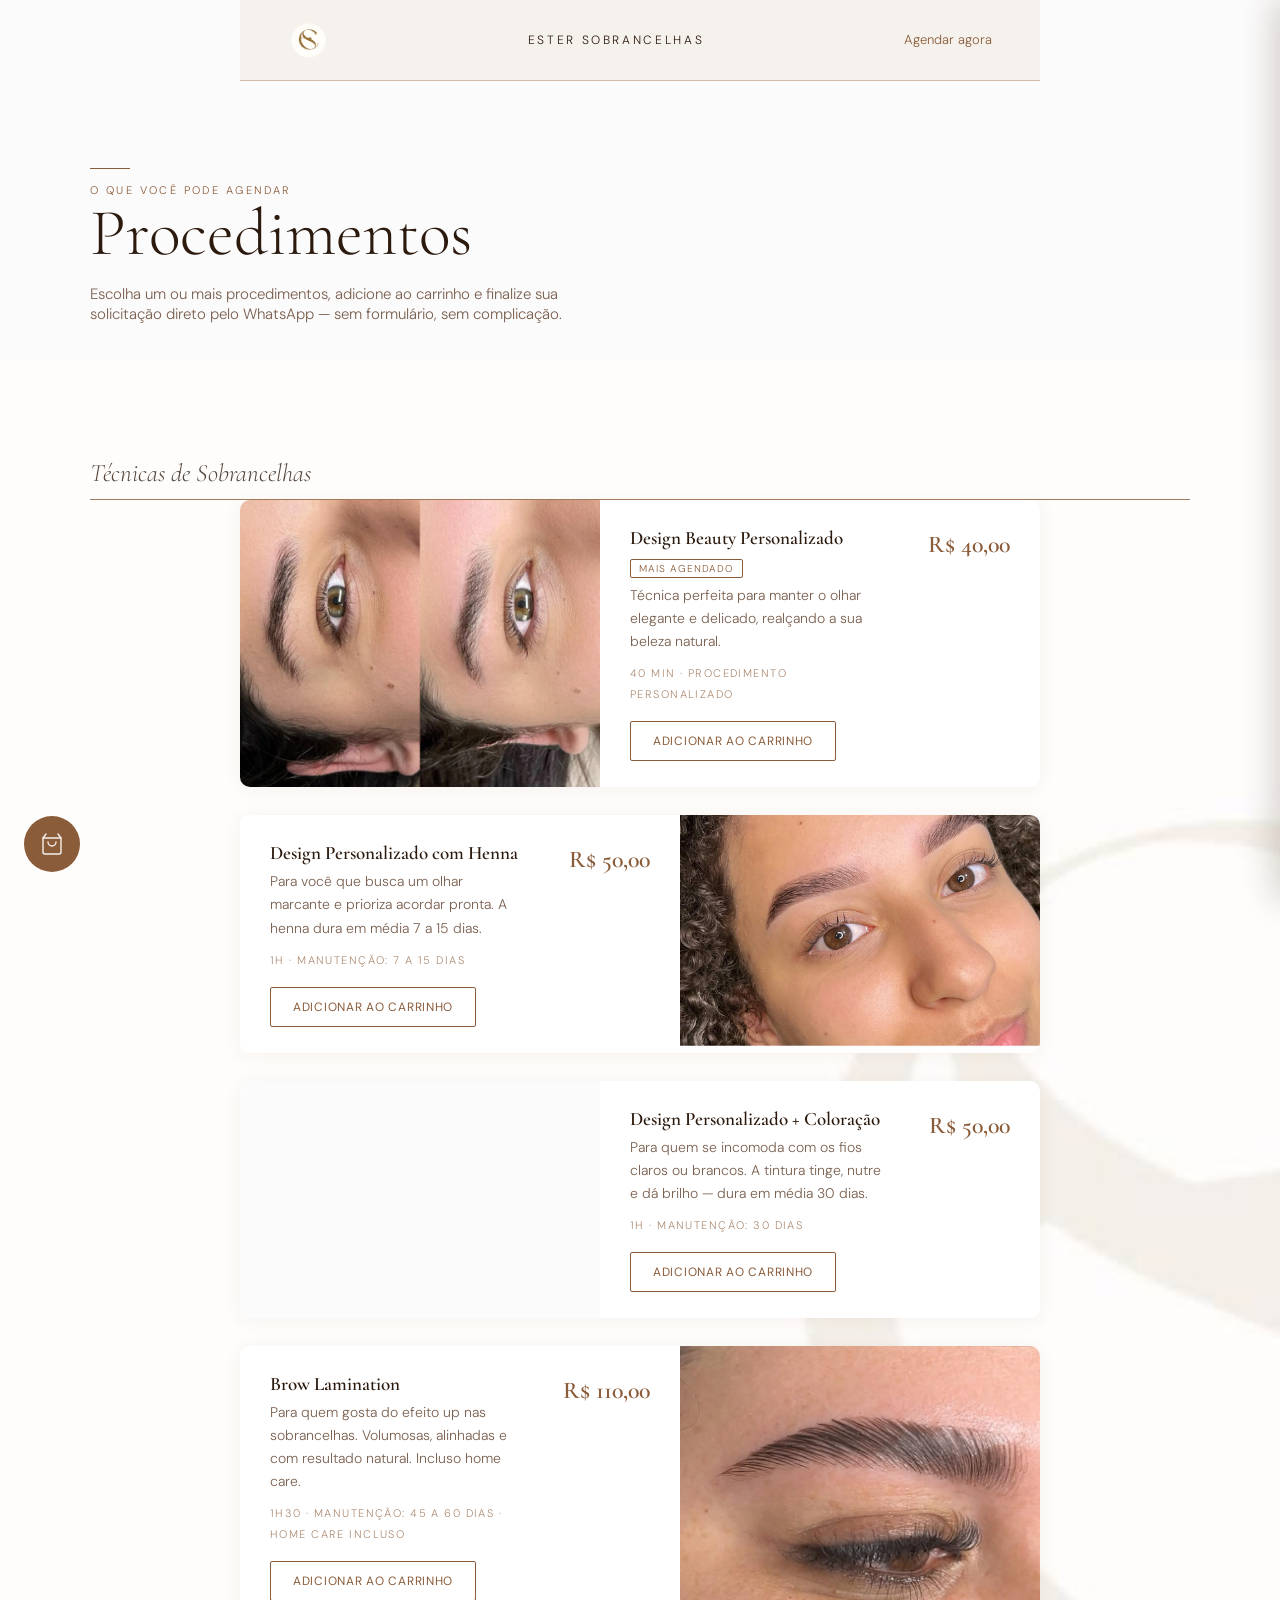
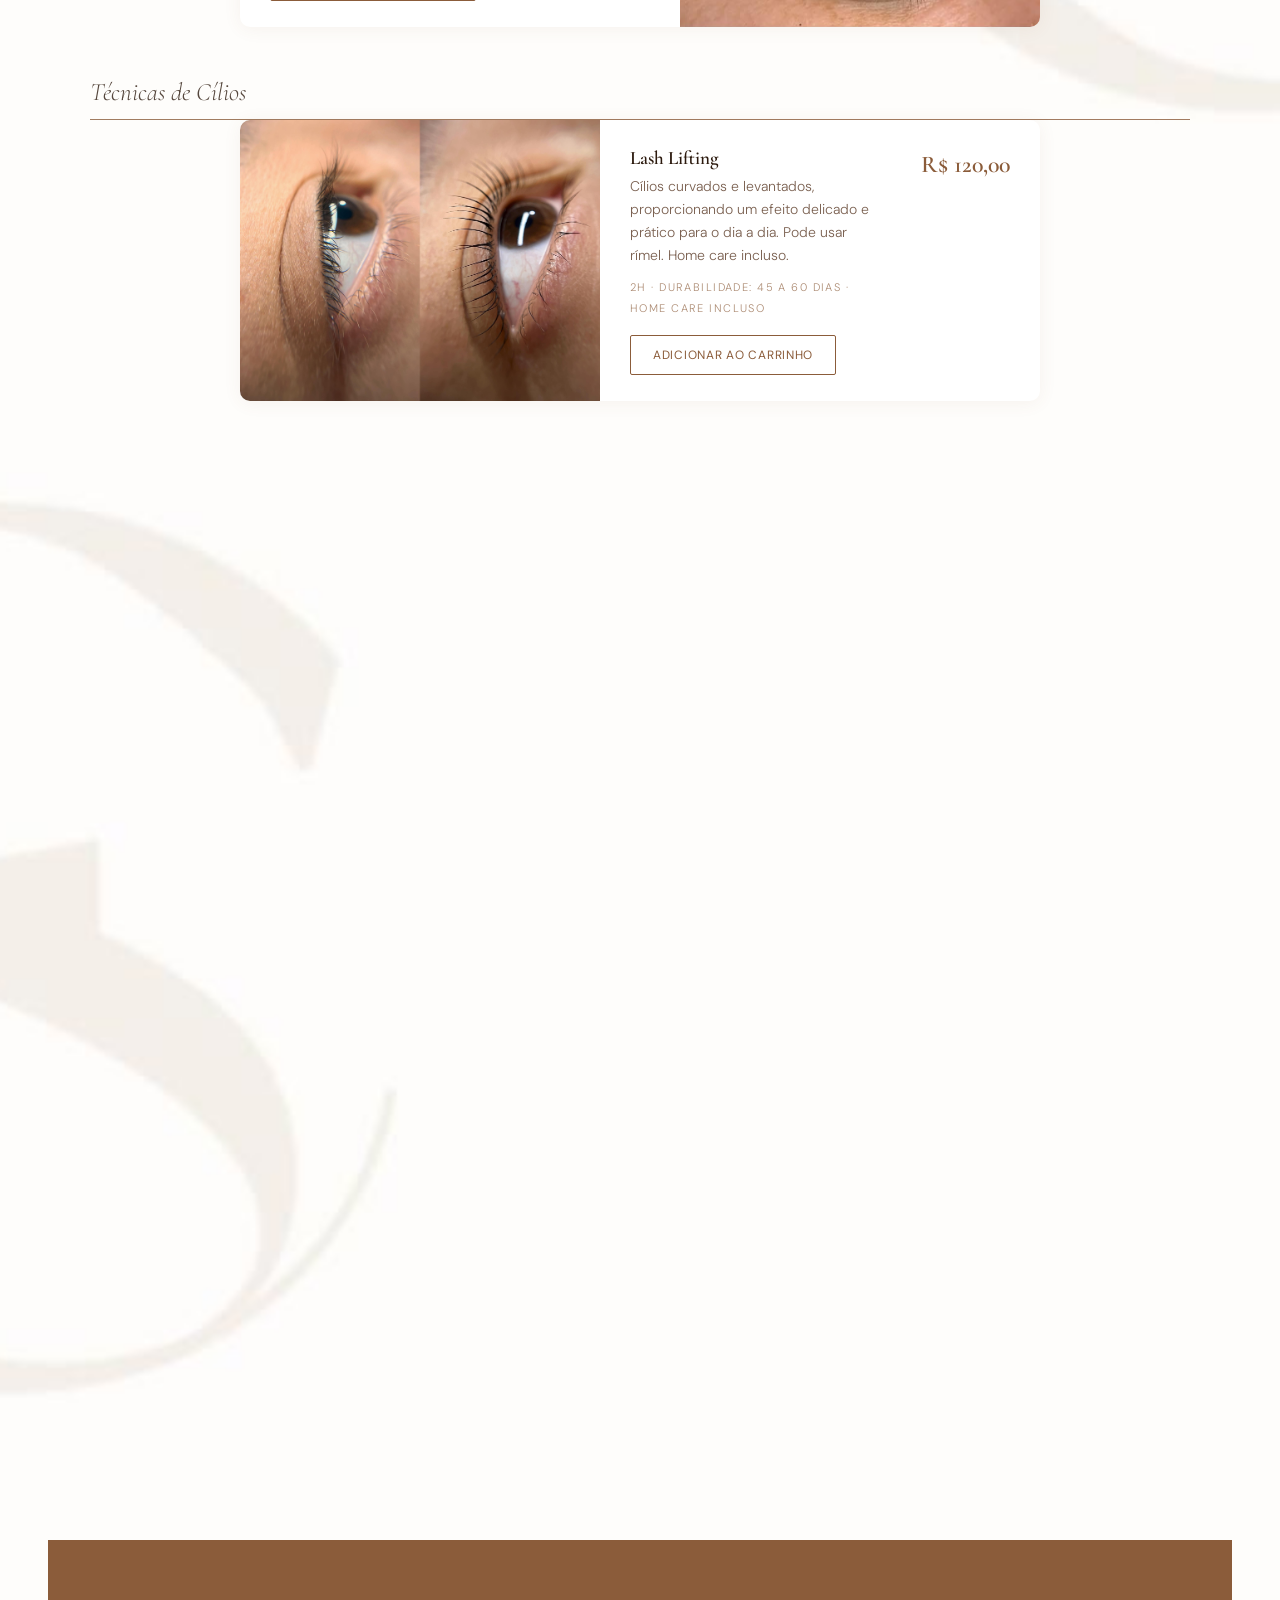
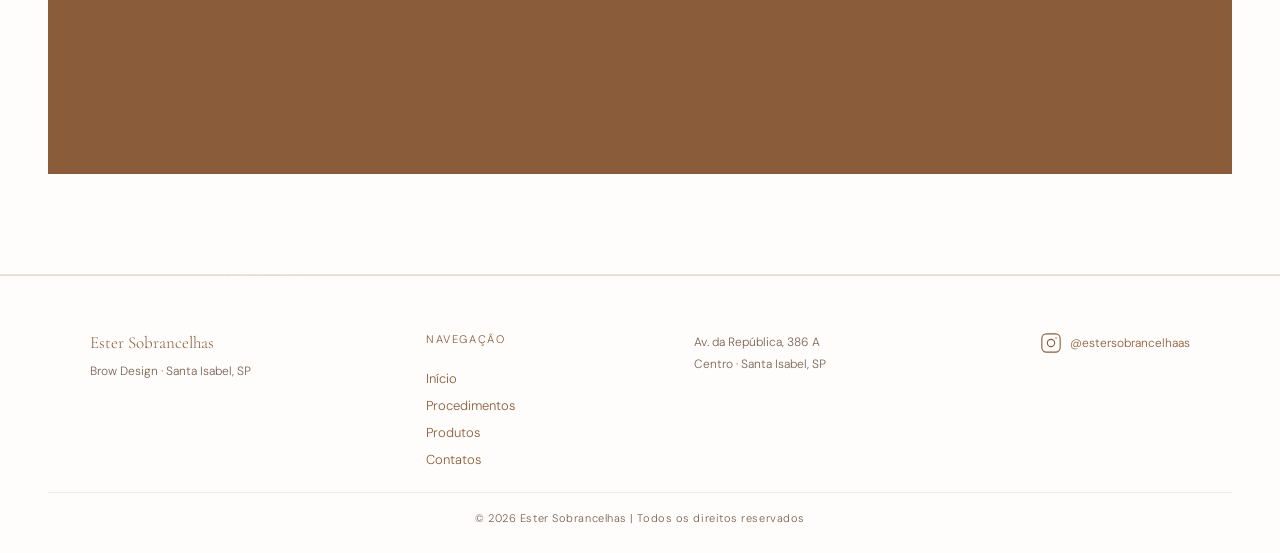
==== procedimentos.html @ 6bbf43e0 "atualizações" ====
<!DOCTYPE html>
<html lang="pt-BR">
<head>
<meta charset="UTF-8">
<meta name="viewport" content="width=device-width, initial-scale=1.0">
<title>Procedimentos · Ester Sobrancelhas</title>
<meta name="description" content="Conheça todos os procedimentos do Studio Ester Sobrancelhas: design de sobrancelhas, cílios, lábios e facial. Escolha e agende pelo WhatsApp.">
<link rel="icon" type="image/x-icon" href="imagem/logo.png">
<link rel="preconnect" href="https://fonts.googleapis.com">
<link rel="preconnect" href="https://fonts.gstatic.com" crossorigin>
<link href="https://fonts.googleapis.com/css2?family=Cormorant+Garamond:ital,wght@0,300;0,600;1,300;1,600&family=DM+Sans:wght@300;400&display=swap" rel="stylesheet">
<link rel="stylesheet" href="style.css">
</head>
<body>

<!-- NAV -->
<nav id="nav" role="navigation" aria-label="Navegação principal">
  <a href="index.html" class="nav-brand"><div class="nav-brand-icon"></div></a>
  <a href="index.html" class="nav-brand">Ester Sobrancelhas</a>
  <a href="https://wa.me/5511995281516?text=Ol%C3%A1%2C%20Ester%21%20Encontrei%20seu%20site%20e%20quero%20agendar%20um%20hor%C3%A1rio.%20Pode%20me%20informar%20as%20datas%20dispon%C3%ADveis%3F" class="nav-cta" target="_blank" rel="noopener">Agendar agora</a>
  <button class="hamburger" aria-label="Abrir menu" id="hamburger-btn">
    <span></span><span></span><span></span>
  </button>
</nav>

<!-- MOBILE MENU -->
<div class="mobile-menu" id="mobile-menu" role="dialog" aria-modal="true">
  <button class="menu-close" id="menu-close" aria-label="Fechar menu">&#215;</button>
  <a href="index.html#experiencia" onclick="closeMobileMenu()">Experiência</a>
  <a href="procedimentos.html" onclick="closeMobileMenu()">Procedimentos</a>
  <a href="produtos.html" onclick="closeMobileMenu()">Produtos</a>
  <a href="index.html#authority" onclick="closeMobileMenu()">Contatos</a>
  <a href="https://online.maapp.com.br/studiopratabeauty" target="_blank" rel="noopener" onclick="closeMobileMenu()">Agendar agora</a>
</div>

<!-- CABEÇALHO DA PÁGINA -->
<section class="page-header" aria-label="Procedimentos">
  <div class="section-inner">
    <span class="label-line revealed"></span>
    <span class="label">O que você pode agendar</span>
    <h1>Procedimentos</h1>
    <p class="page-header-sub">Escolha um ou mais procedimentos, adicione ao carrinho e finalize sua solicitação direto pelo WhatsApp — sem formulário, sem complicação.</p>
  </div>
</section>

<section id="services" aria-label="Lista de procedimentos">
  <div class="section-inner">

    <!-- CAT 1: SOBRANCELHAS -->
    <div class="service-category reveal">
      <h3 class="category-header">Técnicas de Sobrancelhas</h3>
      <div class="service-item reveal">
        <div class="preced-direita">
          <div class="foto1"></div>
          <div class="service-info">
            <div class="service-top">
              <div class="service-left">
                <div class="service-name">Design Beauty Personalizado <span class="tag-popular">Mais agendado</span></div>
                <p class="service-desc">Técnica perfeita para manter o olhar elegante e delicado, realçando a sua beleza natural.</p>
                <span class="service-meta">40 min · Procedimento personalizado</span>
              </div>
              <div class="service-price">R$ 40,00</div>
            </div>
            <button class="add-to-cart-btn" data-id="design-beauty-personalizado" data-name="Design Beauty Personalizado" data-price="40.00" data-type="procedimento">
              <span>Adicionar ao carrinho</span>
            </button>
          </div>
        </div>
      </div>
      <div class="service-item reveal">
        <div class="preced-esquerda">
          <div class="foto2"></div>
          <div class="service-info">
            <div class="service-top">
              <div class="service-left">
                <div class="service-name">Design Personalizado com Henna</div>
                <p class="service-desc">Para você que busca um olhar marcante e prioriza acordar pronta. A henna dura em média 7 a 15 dias.</p>
                <span class="service-meta">1h · Manutenção: 7 a 15 dias</span>
              </div>
              <div class="service-price">R$ 50,00</div>
            </div>
            <button class="add-to-cart-btn" data-id="design-henna" data-name="Design Personalizado com Henna" data-price="50.00" data-type="procedimento">
              <span>Adicionar ao carrinho</span>
            </button>
          </div>
        </div>
      </div>
      <div class="service-item reveal">
        <div class="preced-direita">
          <div class="foto3"></div>
          <div class="service-info">
            <div class="service-top">
              <div class="service-left">
                <div class="service-name">Design Personalizado + Coloração</div>
                <p class="service-desc">Para quem se incomoda com os fios claros ou brancos. A tintura tinge, nutre e dá brilho — dura em média 30 dias.</p>
                <span class="service-meta">1h · Manutenção: 30 dias</span>
              </div>
              <div class="service-price">R$ 50,00</div>
            </div>
            <button class="add-to-cart-btn" data-id="design-coloracao" data-name="Design Personalizado + Coloração" data-price="50.00" data-type="procedimento">
              <span>Adicionar ao carrinho</span>
            </button>
          </div>
        </div>
      </div>
      <div class="service-item reveal">
        <div class="preced-esquerda">
          <div class="foto4"></div>
          <div class="service-info">
            <div class="service-top">
              <div class="service-left">
                <div class="service-name">Brow Lamination</div>
                <p class="service-desc">Para quem gosta do efeito up nas sobrancelhas. Volumosas, alinhadas e com resultado natural. Incluso home care.</p>
                <span class="service-meta">1h30 · Manutenção: 45 a 60 dias · Home care incluso</span>
              </div>
              <div class="service-price">R$ 110,00</div>
            </div>
            <button class="add-to-cart-btn" data-id="brow-lamination" data-name="Brow Lamination" data-price="110.00" data-type="procedimento">
              <span>Adicionar ao carrinho</span>
            </button>
          </div>
        </div>
      </div>
    </div>

    <!-- CAT 2: CÍLIOS -->
    <div class="service-category reveal">
      <h3 class="category-header">Técnicas de Cílios</h3>
      <div class="service-item reveal">
        <div class="preced-direita">
          <div class="foto5"></div>
          <div class="service-info">
            <div class="service-top">
              <div class="service-left">
                <div class="service-name">Lash Lifting</div>
                <p class="service-desc">Cílios curvados e levantados, proporcionando um efeito delicado e prático para o dia a dia. Pode usar rímel. Home care incluso.</p>
                <span class="service-meta">2h · Durabilidade: 45 a 60 dias · Home care incluso</span>
              </div>
              <div class="service-price">R$ 120,00</div>
            </div>
            <button class="add-to-cart-btn" data-id="lash-lifting" data-name="Lash Lifting" data-price="120.00" data-type="procedimento">
              <span>Adicionar ao carrinho</span>
            </button>
          </div>
        </div>
      </div>
    </div>

    <!-- CAT 3: LABIAL -->
    <div class="service-category reveal">
      <h3 class="category-header">Técnicas Labial</h3>
      <div class="service-item reveal">
        <div class="preced-esquerda">
          <div class="foto6"></div>
          <div class="service-info">
            <div class="service-top">
              <div class="service-left">
                <div class="service-name">Spa Lips</div>
                <p class="service-desc">Revitalização completa: esfoliação, nutrição e hidratação profunda. Lábios restaurados e macios em 40 minutos.</p>
                <span class="service-meta">40 min · Revitalização esfoliação + nutrição + hidratação</span>
              </div>
              <div class="service-price">R$ 35,00</div>
            </div>
            <button class="add-to-cart-btn" data-id="spa-lips" data-name="Spa Lips" data-price="35.00" data-type="procedimento">
              <span>Adicionar ao carrinho</span>
            </button>
          </div>
        </div>
      </div>
      <div class="service-item reveal">
        <div class="preced-direita">
          <div class="foto7"></div>
          <div class="service-info">
            <div class="service-top">
              <div class="service-left">
                <div class="service-name">Hidra Lips</div>
                <p class="service-desc">Hidratação profunda com microagulhamento indolor para lábios mais volumosos, hidratados e com aparência mais jovem e saudável.</p>
                <span class="service-meta">45 min · Pacote de 3 sessões · A cada 15 a 20 dias</span>
              </div>
              <div class="service-price">R$ 80,00</div>
            </div>
            <button class="add-to-cart-btn" data-id="hidra-lips" data-name="Hidra Lips" data-price="80.00" data-type="procedimento">
              <span>Adicionar ao carrinho</span>
            </button>
          </div>
        </div>
      </div>
    </div>

    <!-- CAT 4: FACIAL -->
    <div class="service-category reveal">
      <h3 class="category-header">Técnicas Facial</h3>
      <div class="service-item reveal">
        <div class="preced-esquerda">
          <div class="foto8"></div>
          <div class="service-info">
            <div class="service-top">
              <div class="service-left">
                <div class="service-name">Epilação de Buço</div>
                <p class="service-desc">Aquele ar de limpeza e leveza que você sente logo depois. Técnica egípcia — rápida, precisa e confortável.</p>
                <span class="service-meta">30 min · Manutenção: a cada 15 dias</span>
              </div>
              <div class="service-price">R$ 25,00</div>
            </div>
            <button class="add-to-cart-btn" data-id="epilacao-buco" data-name="Epilação de Buço" data-price="25.00" data-type="procedimento">
              <span>Adicionar ao carrinho</span>
            </button>
          </div>
        </div>
      </div>
    </div>

    <!-- BUTTERFLY -->
    <div class="butterfly-divider reveal" aria-hidden="true">
      <svg width="44" height="32" viewBox="0 0 44 32" fill="none"><path d="M22 16 C18 8 6 2 2 8 C-2 14 8 20 22 16Z" stroke="#B8976A" stroke-width="1" fill="none" stroke-linecap="round" stroke-linejoin="round"/><path d="M22 16 C26 8 38 2 42 8 C46 14 36 20 22 16Z" stroke="#B8976A" stroke-width="1" fill="none" stroke-linecap="round" stroke-linejoin="round"/><path d="M22 16 C18 20 8 24 6 20 C4 16 12 18 22 16Z" stroke="#B8976A" stroke-width="1" fill="none" stroke-linecap="round" stroke-linejoin="round"/><path d="M22 16 C26 20 36 24 38 20 C40 16 32 18 22 16Z" stroke="#B8976A" stroke-width="1" fill="none" stroke-linecap="round" stroke-linejoin="round"/><line x1="22" y1="14" x2="20" y2="10" stroke="#B8976A" stroke-width="0.8"/><line x1="22" y1="14" x2="24" y2="10" stroke="#B8976A" stroke-width="0.8"/></svg>
    </div>
  </div>

  <!-- SERVICES CTA STRIP -->
  <div class="services-cta-strip">
    <p class="reveal">Já escolheu? Confira seus itens no carrinho e finalize pelo WhatsApp.</p>
    <a href="produtos.html" class="btn-outline-light reveal">
      <span>Ver produtos também</span>
    </a>
  </div>
</section>

<div class="section-divider"></div>

<!-- FOOTER -->
<footer>
  <div class="footer-inner">
    <div>
      <span class="footer-brand-name">Ester Sobrancelhas</span>
      <span class="footer-sub">Brow Design · Santa Isabel, SP</span>
    </div>
    <div class="footer-nav">
      <span class="footer-nav-title">Navegação</span>
      <a href="index.html">Início</a>
      <a href="procedimentos.html">Procedimentos</a>
      <a href="produtos.html">Produtos</a>
      <a href="index.html#authority">Contatos</a>
    </div>
    <div>
      <a href="https://maps.app.goo.gl/1htjmqjbZmZFP3qn6?g_st=ic" class="footer-address" target="_blank" rel="noopener">
        Av. da República, 386 A<br>Centro · Santa Isabel, SP
      </a>
    </div>
    <div class="footer-social">
      <a href="https://www.instagram.com/estersobrancelhaas?igsh=am1hY3pqaXh1bGdt&utm_source=qr" class="footer-ig-link" target="_blank" rel="noopener" aria-label="Instagram da Ester Sobrancelhas">
        <svg viewBox="0 0 24 24" fill="none" stroke="#8B5C3A" stroke-width="1.2" stroke-linecap="round" stroke-linejoin="round"><rect x="2" y="2" width="20" height="20" rx="5"/><circle cx="12" cy="12" r="4"/><circle cx="17.5" cy="6.5" r="0.8" fill="#8B5C3A" stroke="none"/></svg>
        <span class="footer-ig-handle">@estersobrancelhaas</span>
      </a>
    </div>
  </div>
  <div class="footer-bottom">
    <p>&copy; <span id="ano"></span> Ester Sobrancelhas | Todos os direitos reservados</p>

<script>
  document.getElementById('ano').textContent = new Date().getFullYear();
</script></div>
</footer>

<!-- FLOATING WHATSAPP -->
<div id="whatsapp-float" aria-label="Agendar via WhatsApp">
  <a href="https://wa.me/5511995281516?text=Ol%C3%A1%2C%20Ester%21%20Encontrei%20seu%20site%20e%20quero%20agendar%20um%20hor%C3%A1rio." target="_blank" rel="noopener" aria-label="Abrir WhatsApp">
    <div class="wa-pulse-ring"></div>
    <span class="wa-tooltip">Agendar via WhatsApp</span>
    <svg width="26" height="26" viewBox="0 0 24 24" fill="#F5F1EC" aria-hidden="true"><path d="M17.472 14.382c-.297-.149-1.758-.867-2.03-.967-.273-.099-.471-.148-.67.15-.197.297-.767.966-.94 1.164-.173.199-.347.223-.644.075-.297-.15-1.255-.463-2.39-1.475-.883-.788-1.48-1.761-1.653-2.059-.173-.297-.018-.458.13-.606.134-.133.298-.347.446-.52.149-.174.198-.298.298-.497.099-.198.05-.371-.025-.52-.075-.149-.669-1.612-.916-2.207-.242-.579-.487-.5-.669-.51-.173-.008-.371-.01-.57-.01-.198 0-.52.074-.792.372-.272.297-1.04 1.016-1.04 2.479 0 1.462 1.065 2.875 1.213 3.074.149.198 2.096 3.2 5.077 4.487.709.306 1.262.489 1.694.625.712.227 1.36.195 1.871.118.571-.085 1.758-.719 2.006-1.413.248-.694.248-1.289.173-1.413-.074-.124-.272-.198-.57-.347m-5.421 7.403h-.004a9.87 9.87 0 01-5.031-1.378l-.361-.214-3.741.982.998-3.648-.235-.374a9.86 9.86 0 01-1.51-5.26c.001-5.45 4.436-9.884 9.888-9.884 2.64 0 5.122 1.03 6.988 2.898a9.825 9.825 0 012.893 6.994c-.003 5.45-4.437 9.884-9.885 9.884m8.413-18.297A11.815 11.815 0 0012.05 0C5.495 0 .16 5.335.157 11.892c0 2.096.547 4.142 1.588 5.945L.057 24l6.305-1.654a11.882 11.882 0 005.683 1.448h.005c6.554 0 11.89-5.335 11.893-11.893a11.821 11.821 0 00-3.48-8.413z"/></svg>
  </a>
</div>

<!-- CARRINHO -->
<div id="cart-float" aria-label="Carrinho de agendamento">
  <button id="cart-btn" aria-label="Abrir carrinho de agendamento">
    <svg viewBox="0 0 24 24" fill="none" stroke="#F5F1EC" stroke-width="1.4" stroke-linecap="round" stroke-linejoin="round"><path d="M6 2L3 6v14a2 2 0 002 2h14a2 2 0 002-2V6l-3-4"/><line x1="3" y1="6" x2="21" y2="6"/><path d="M16 10a4 4 0 01-8 0"/></svg>
    <span class="cart-count" id="cart-count">0</span>
  </button>
</div>

<div class="cart-overlay" id="cart-overlay"></div>
<div class="cart-panel" id="cart-panel" role="dialog" aria-modal="true" aria-label="Seu carrinho de agendamento">
  <div class="cart-panel-header">
    <h3>Seu Agendamento</h3>
    <button id="cart-close" aria-label="Fechar carrinho">&#215;</button>
  </div>
  <div class="cart-items" id="cart-items">
    <p class="cart-empty">Seu carrinho está vazio.<br>Adicione procedimentos ou produtos para agendar.</p>
  </div>
  <div class="cart-footer">
    <div class="cart-total-row">
      <span>Total estimado</span>
      <span id="cart-total">R$ 0,00</span>
    </div>
    <a href="produtos.html" class="btn-outline" style="text-align:center;">
      <span>Ver produtos</span>
    </a>
    <button id="cart-finish" class="btn-filled">Finalizar Agendamento</button>
  </div>
</div>

<script src="script.js"></script>
</body>
</html>
---- style.css ----
:root {
  --bg:         #fcfbfb;
  --bg-alt:     #fcfbfb;
  --bg-soft:    #fcfbfb;
  --copper:     #8B5C3A;
  --copper-warm:#A0714F;
  --gold:       #B8976A;
  --text:       #2C1A0E;
  --muted:      #7A6050;
  --light:      #fcfbfb;
}

*, *::before, *::after { box-sizing: border-box; margin: 0; padding: 0; }
html { scroll-behavior: smooth; font-size: 16px; }
body { font-family: 'DM Sans', sans-serif; font-weight: 300; background: var(--bg); color: var(--text); overflow-x: hidden; }

h1, h2, h3 { font-family: 'Cormorant Garamond', serif; font-weight: 300; line-height: 1.1; }
h1 { font-size: clamp(38px, 6vw, 66px); }
h2 { font-size: clamp(26px, 4vw, 42px); }
h3 { font-size: clamp(17px, 2.2vw, 21px); font-weight: 600; }

.label { font-family: 'DM Sans', sans-serif; font-weight: 300; font-size: 11px; letter-spacing: 0.22em; text-transform: uppercase; color: var(--copper); display: block; }
.label-line { display: block; width: 0; height: 1px; background: var(--copper); margin-bottom: 14px; transition: width 0.5s ease; }
.label-line.revealed { width: 40px; }

.reveal { opacity: 0; transform: translateY(22px); transition: opacity 0.7s ease, transform 0.7s ease; }
.reveal.from-left { transform: translateX(-14px); }
.reveal.revealed { opacity: 1; transform: translate(0, 0); }

/* NAV */
.nav-brand-icon{
  width: 40px;
  height: 40px;
  border-radius: 50%;
  background-image: url('imagem/logo.png');
  background-size: cover;
}
#nav { max-width:800px; margin: 0 auto; position: fixed; top: 0; left: 0; right: 0; z-index: 100; padding: 20px 48px; display: flex; align-items: center; justify-content: space-between; transition: background 0.35s ease, border-color 0.35s ease; border-bottom: 1px solid transparent; }
#nav.scrolled { background: rgba(245,241,236,0.96); border-bottom-color: #D4BBA8; backdrop-filter: blur(8px); }
.nav-brand { font-family: 'DM Sans', sans-serif; font-weight: 300; font-size: 12px; letter-spacing: 0.22em; text-transform: uppercase; color: var(--light); text-decoration: none; transition: color 0.35s ease; }
#nav.scrolled .nav-brand { color: var(--text); }
.nav-cta { font-family: 'DM Sans', sans-serif; font-weight: 300; font-size: 13px; color: var(--light); text-decoration: none; position: relative; padding-bottom: 2px; transition: color 0.35s ease; }
#nav.scrolled .nav-cta { color: var(--copper); }
.nav-cta::after { content: ''; position: absolute; bottom: 0; left: 0; width: 100%; height: 1px; background: var(--light); transform: scaleX(0); transform-origin: left; transition: transform 0.3s ease, background 0.35s ease; }
#nav.scrolled .nav-cta::after { background: var(--copper); }
.nav-cta:hover::after { transform: scaleX(1); }
.hamburger { display: none; flex-direction: column; gap: 5px; cursor: pointer; background: none; border: none; padding: 4px; }
.hamburger span { display: block; width: 24px; height: 1px; background: var(--light); transition: background 0.35s ease; }
#nav.scrolled .hamburger span { background: var(--copper); }

.mobile-menu { position: fixed; inset: 0; background: var(--bg); z-index: 200; display: flex; flex-direction: column; align-items: center; justify-content: center; gap: 36px; transform: translateX(100%); transition: transform 0.4s cubic-bezier(0.77,0,0.175,1); }
.mobile-menu.open { transform: translateX(0); }
.mobile-menu a { font-family: 'Cormorant Garamond', serif; font-weight: 300; font-size: 30px; color: var(--text); text-decoration: none; opacity: 0; transform: translateY(16px); transition: opacity 0.3s ease, transform 0.3s ease, color 0.2s; }
.mobile-menu.open a { opacity: 1; transform: translateY(0); }
.mobile-menu.open a:nth-child(2) { transition-delay: 0.1s; }
.mobile-menu.open a:nth-child(3) { transition-delay: 0.17s; }
.mobile-menu.open a:nth-child(4) { transition-delay: 0.24s; }
.mobile-menu.open a:nth-child(5) { transition-delay: 0.31s; }
.mobile-menu.open a:nth-child(6) { transition-delay: 0.38s; }
.mobile-menu a:hover { color: var(--copper); }
.menu-close { position: absolute; top: 24px; right: 32px; background: none; border: none; font-size: 24px; color: var(--copper); cursor: pointer; }

/* HERO — foto de fundo full-bleed */
#hero {
  position: relative;
  max-width: 800px;
  min-height: 100svh;
  margin: 0 auto;
  display: flex;
  flex-direction: column;
  justify-content: flex-end;
  overflow: hidden;
  padding: 0;
}
.hero-photo {
  position: absolute;
  inset: 0;
  background-image: url('imagem/propriet1.jpg');
  background-size: cover;
  background-position: center 18%;
  z-index: 0;
}
.hero-scrim {
  position: absolute;
  inset: 0;
  z-index: 1;
  background: linear-gradient(180deg, rgba(44,26,14,0.12) 0%, rgba(44,26,14,0.05) 28%, rgba(44,26,14,0.55) 72%, rgba(44,26,14,0.86) 100%);
}
.hero-top-label {
  position: absolute;
  top: 96px;
  left: 20px;
  right: 20px;
  z-index: 2;
  animation: fadeUp 0.6s ease 0.3s both;
}
.hero-top-label .label-line { background: var(--light); }
.hero-top-label .label { color: var(--light); opacity: 0.92; }

.hero-content {
  position: relative;
  z-index: 2;
  padding: 0 20px 56px;
  max-width: 640px;
}
.hero-h1 { margin-bottom: 18px; color: var(--light); animation: fadeUp 0.9s ease 0.5s both; }
.hero-sub { font-size: 16px; line-height: 1.7; color: rgba(245,241,236,0.86); margin-bottom: 32px; max-width: 420px; animation: fadeUp 0.9s ease 0.7s both; }
.hero-cta-group { animation: scaleIn 0.7s ease 0.95s both; }
.hero-micro { display: block; margin-top: 14px; font-size: 12px; color: rgba(245,241,236,0.75); }

#hero .btn-outline { border-color: var(--light); color: var(--light); }
#hero .btn-outline::before { background: var(--light); }
#hero .btn-outline:hover { color: var(--copper); }

.scroll-indicator { position: relative; z-index: 2; align-self: center; margin-bottom: 22px; display: flex; flex-direction: column; align-items: center; gap: 8px; opacity: 0; animation: fadeIn 0.5s ease 1.6s forwards; }
.scroll-line { width: 1px; height: 32px; background: var(--light); opacity: 0.8; animation: scrollBounce 2.2s ease-in-out infinite; }
.scroll-label { font-size: 10px; letter-spacing: 0.18em; text-transform: uppercase; color: var(--light); opacity: 0.8; }

@keyframes fadeUp { from { opacity: 0; transform: translateY(28px); } to { opacity: 1; transform: translateY(0); } }
@keyframes scaleIn { from { opacity: 0; transform: scale(0.95); } to { opacity: 1; transform: scale(1); } }
@keyframes fadeIn { to { opacity: 1; } }
@keyframes scrollBounce { 0%, 100% { transform: translateY(0); } 50% { transform: translateY(10px); } }
@keyframes slowRotate { from { transform: translate(-50%,-50%) rotate(0deg); } to { transform: translate(-50%,-50%) rotate(360deg); } }

@media (min-width: 700px) {
  .hero-top-label { top: 112px; left: 48px; }
  .hero-content { padding: 0 48px 80px; max-width: 680px; }
}

/* PHOTO */
.photo-wrap { position: relative; display: inline-block; width: 320px; height: 320px; }
.photo-wrap.small { width: 240px; height: 240px; }
.photo-wrap-small { width: 80vw; max-width: 400px; height: 240px; }
.photo-wrap.authority { width: 280px; height: 280px; }
.photo-wrap .photo-placeholder1,
.photo-wrap .photo-placeholder2,.photo-placeholder123 { position: absolute; inset: 0; width: 100%; height: 100%; }
.photo-placeholder1 { border-radius: 50%; background-image: url('imagem/propriet1.jpg');
  background-size: cover;
  background-position: center;
  display: flex;
  align-items: center;
  justify-content: center; }
  .photo-placeholder123 { border-radius: 50%; background-image: url('imagem/propriet2.jpg');
  background-size: cover;
  background-position: center;
  display: flex;
  align-items: center;
  justify-content: center; }
  .photo-placeholder2 { border-radius: 10%; 
  width: 100%;
  height: 100%;
  background-image: url('imagem/studio.jpg');
  background-size: cover;
  background-position: center 15%;
  display: flex;
  align-items: center;
  justify-content: center; }
.photo-placeholder2 span { font-family: 'Cormorant Garamond', serif; font-size: 13px; color: var(--muted); letter-spacing: 0.1em; }
.photo-caption { margin-top: 16px; font-size: 11px; letter-spacing: 0.18em; text-transform: uppercase; color: var(--copper); text-align: center; }
.arc-svg { position: absolute; top: 50%; left: 50%; transform: translate(-50%,-50%); pointer-events: none; width: 116%; height: 116%; }
.arc-svg.rotating { animation: slowRotate 40s linear infinite; opacity: 0.45; }

#experiencia, #services, #pagamento {
  background-image:url('imagem/fundo.jpg');
  background-size: cover, cover;
  background-position: center, center;
  background-repeat: no-repeat, no-repeat;
  background-attachment: scroll, scroll;
}
/* SECTIONS */
section { padding: 100px 48px; }
.section-inner { max-width: 1100px; margin: 0 auto; }
.section-inner.narrow { max-width: 720px; margin: 0 auto; }
.section-divider { width: 100%; height: 1px; background: var(--copper); opacity: 0.15; }

/* BUTTONS */
.btn-outline { display: inline-block; padding: 14px 36px; border: 1px solid var(--copper); color: var(--copper); font-family: 'DM Sans', sans-serif; font-weight: 300; font-size: 14px; text-decoration: none; position: relative; overflow: hidden; transition: color 0.35s ease; }
.btn-outline::before { content: ''; position: absolute; inset: 0; background: var(--copper); transform: scaleX(0); transform-origin: left; transition: transform 0.35s ease; z-index: 0; }
.btn-outline:hover::before { transform: scaleX(1); }
.btn-outline:hover { color: var(--light); }
.btn-outline span { position: relative; z-index: 1; }

.btn-filled { display: inline-block; padding: 18px 52px; background: var(--copper); color: var(--light); font-family: 'DM Sans', sans-serif; font-weight: 400; font-size: 13px; letter-spacing: 0.12em; text-transform: uppercase; text-decoration: none; border-radius: 2px; transition: filter 0.2s ease, transform 0.2s ease; }
.btn-filled:hover { filter: brightness(0.88); transform: translateY(-2px); }

.btn-outline-light { display: inline-block; padding: 14px 36px; border: 1px solid var(--light); color: var(--light); font-family: 'DM Sans', sans-serif; font-weight: 300; font-size: 13px; text-decoration: none; position: relative; overflow: hidden; transition: color 0.35s ease; }
.btn-outline-light::before { content: ''; position: absolute; inset: 0; background: var(--light); transform: scaleX(0); transform-origin: left; transition: transform 0.35s ease; z-index: 0; }
.btn-outline-light:hover::before { transform: scaleX(1); }
.btn-outline-light:hover { color: var(--copper); }
.btn-outline-light span { position: relative; z-index: 1; }

/* EXPERIÊNCIA */
.exp-grid { display: grid; grid-template-columns: 260px 1fr; gap: 80px; align-items: center; }
.exp-items { margin-top: 36px; display: flex; flex-direction: column; gap: 24px; }
.exp-item { display: flex; gap: 16px; align-items: flex-start; }

/* PAIN / TENSION */
.pain-list { margin: 48px 0; display: flex; flex-direction: column; gap: 28px; }
.pain-item { display: flex; gap: 20px; align-items: flex-start; }
.pain-dash { flex-shrink: 0; width: 40px; height: 1px; background: var(--copper); margin-top: 10px; }
.pain-text { font-size: 16px; line-height: 1.75; color: var(--text); }
.closing-italic { font-family: 'Cormorant Garamond', serif; font-style: italic; font-weight: 300; font-size: 22px; color: var(--copper); text-align: center; margin-top: 40px; }
.butterfly-divider { display: flex; justify-content: center; margin: 44px 0; }

/* SOLUTION */
.solution-grid { display: grid; grid-template-columns: 1fr 1fr; gap: 80px; margin-top: 48px; align-items: start; }
.solution-para { font-size: 16px; line-height: 1.85; color: var(--text); }
.benefit-list { display: flex; flex-direction: column; gap: 24px; }
.benefit-item { display: flex; gap: 16px; align-items: flex-start; }
.benefit-dash { flex-shrink: 0; width: 28px; height: 1px; background: var(--copper); margin-top: 10px; }
.benefit-text { font-size: 15px; line-height: 1.65; color: var(--text); }

/* TIMELINE */
.timeline { margin-top: 64px; position: relative; padding-left: 80px; }
.timeline-line { position: absolute; left: 40px; top: 0; bottom: 0; width: 1px; background: var(--copper); transform: scaleY(0); transform-origin: top; transition: transform 0.8s ease; }
.timeline-line.revealed { transform: scaleY(1); }
.timeline-step { position: relative; margin-bottom: 56px; }
.timeline-step:last-child { margin-bottom: 0; }
.step-num { position: absolute; left: -72px; top: -8px; font-family: 'Cormorant Garamond', serif; font-weight: 300; font-size: 48px; color: var(--copper); line-height: 1; opacity: 0.65; }
.step-title { font-family: 'Cormorant Garamond', serif; font-weight: 600; font-size: 20px; color: var(--text); margin-bottom: 8px; }
.step-desc { font-size: 15px; line-height: 1.7; color: var(--muted); max-width: 520px; }

/* SERVICES */

.preced-direita, .preced-esquerda {
  margin:auto;
  width: 100%;
  max-width: 800px;
  display: flex;
  border-radius: 10px;
  background: #fff;
  overflow: hidden;
  box-shadow: 0 2px 18px rgba(139,92,58,0.07);
  transition: transform 0.3s ease, box-shadow 0.3s ease;
}
.preced-direita:hover, .preced-esquerda:hover {
  transform: translateY(-3px);
  box-shadow: 0 8px 28px rgba(139,92,58,0.13);
}
.preced-direita:hover .service-price, .preced-esquerda:hover .service-price { color: var(--copper-warm); }
.preced-esquerda { flex-direction: row-reverse; }

.preced-direita .service-info,
.preced-esquerda .service-info {
  display: flex;
  flex-direction: column;
  gap: 18px;
  width: 55%;
  padding: 26px 30px;
}
.service-top { display: flex; align-items: flex-start; justify-content: space-between; gap: 16px; width: 100%; }

.foto1{
   width: 45%;
  flex-shrink: 0;
  min-height: 180px;
  background-size: cover;
  background-position: center 15%;
  background-color: var(--bg-alt);
}

.foto2, .foto3, .foto4, .foto5, .foto6, .foto7, .foto8 {
  width: 45%;
  flex-shrink: 0;
  min-height: 180px;
  background-size: cover;
  background-position: center;
  background-color: var(--bg-alt);
}

.foto1 { background-image: url('imagem/proced1.jpg'); }
.foto2 { background-image: url('imagem/proced2.png'); }
.foto3 { background-image: url('imagem/proced3.jpg'); }
.foto4 { background-image: url('imagem/proced4.jpg'); }
.foto5 { background-image: url('imagem/proced5.jpg'); }
.foto6 { background-image: url('imagem/proced6.png'); }
.foto7 { background-image: url('imagem/proced7.jpg'); }
.foto8 { background-image: url('imagem/proced8.jpg'); }




.services-intro { margin-bottom: 56px; }
.service-category { margin-bottom: 52px; }
.category-header { font-family: 'Cormorant Garamond', serif; font-style: italic; font-weight: 300; font-size: 25px; color: var(--text); padding-bottom: 12px; border-bottom: 1px solid var(--copper); margin-bottom: 0; opacity: 0.8; }
.service-item { margin-bottom: 28px; }
.service-item:last-child { margin-bottom: 0; }
.service-left { flex: 1; padding-right: 32px; }
.service-name { font-family: 'Cormorant Garamond', serif; font-weight: 600; font-size: 19px; color: var(--text); margin-bottom: 6px; display: flex; align-items: center; gap: 10px; flex-wrap: wrap; }
.tag-popular { display: inline-block; font-family: 'DM Sans', sans-serif; font-weight: 300; font-size: 10px; letter-spacing: 0.1em; text-transform: uppercase; color: var(--copper); border: 1px solid var(--copper); padding: 2px 8px; border-radius: 2px; }
.service-desc { font-size: 14px; line-height: 1.65; color: var(--muted); margin-bottom: 8px; }
.service-meta { font-family: 'DM Sans', sans-serif; font-weight: 300; font-size: 11px; letter-spacing: 0.13em; text-transform: uppercase; color: var(--copper); opacity: 0.7; }
.service-price { font-family: 'Cormorant Garamond', serif; font-weight: 600; font-size: 24px; color: var(--copper); white-space: nowrap; transition: color 0.3s ease; padding-top: 4px; }
.services-cta-strip { background: var(--copper); padding: 60px 48px; text-align: center; }
.services-cta-strip p { font-family: 'Cormorant Garamond', serif; font-style: italic; font-weight: 300; font-size: 28px; color: var(--light); margin-bottom: 28px; }



/* PRODUTOS */
.produto-photo { position: relative; display: inline-block; flex-shrink: 0; width: 140px; height: 140px; }
.produto-photo .photo-placeholder3,
.produto-photo .photo-placeholder4 { position: absolute; inset: 0; width: 100%; height: 100%; border-radius: 50%; }
.produto-photo .arc-svg { width: 120%; height: 120%; }
  .photo-placeholder3 { border-radius: 50%; background-image: url('imagem/prod2.png'); 
  background-size: cover; 
  background-position: center;
  display: flex; 
  align-items: center; 
  justify-content: center; }
  .photo-placeholder4 { border-radius: 50%; background-image: url('imagem/prod1.png'); 
  background-size: cover; 
  background-position: center;
  display: flex; 
  align-items: center; 
  justify-content: center; }
.produtos-grid { display: flex; flex-direction: column; gap: 40px; margin-top: 52px; }
.produto-item { display: flex; gap: 28px; align-items: flex-start; padding-bottom: 36px; border-bottom: 1px solid rgba(139,92,58,0.13); }
.produto-item:last-child { border-bottom: none; padding-bottom: 0; }
.produto-photo { position: relative; display: inline-block; flex-shrink: 0; }
.produto-name { font-family: 'Cormorant Garamond', serif; font-weight: 600; font-size: 19px; color: var(--text); margin-bottom: 10px; }
.produto-desc { font-size: 14px; line-height: 1.65; color: var(--muted); margin-bottom: 12px; }
.produto-price { font-family: 'Cormorant Garamond', serif; font-weight: 600; font-size: 22px; color: var(--copper); }

/* PAGAMENTO */
.pagamento-grid { display: grid; grid-template-columns: repeat(3, 1fr); gap: 40px; margin-top: 52px; }
.pagamento-item { display: flex; flex-direction: column; align-items: center; text-align: center; gap: 12px; padding: 32px 24px; border: 1px solid rgba(139,92,58,0.18); transition: border-color 0.3s ease, transform 0.3s ease; }
.pagamento-item:hover { border-color: var(--copper); transform: translateY(-4px); }
.pagamento-label { font-family: 'Cormorant Garamond', serif; font-weight: 600; font-size: 18px; color: var(--text); }
.pagamento-desc { font-size: 13px; line-height: 1.65; color: var(--muted); }

/* AUTHORITY */
.authority-grid { display: grid; grid-template-columns: 320px 1fr; gap: 80px; align-items: start; margin-top: 48px; }
.authority-text p { font-size: 16px; line-height: 1.85; color: var(--text); margin-bottom: 20px; }
.authority-labels { margin-top: 28px; display: flex; flex-direction: column; gap: 8px; }
.authority-link { display: inline-block; margin-top: 24px; font-size: 14px; color: var(--copper); text-decoration: none; border-bottom: 1px solid transparent; transition: border-color 0.3s ease; padding-bottom: 2px; }
.authority-link:hover { border-bottom-color: var(--copper); }

/* FINAL CTA */
#finalcta { background: var(--bg-soft); padding: 120px 48px 100px; }
.finalcta-sub { display: block; font-size: 17px; color: var(--muted); margin: 16px auto 40px; max-width: 440px; }
.address-link { display: block; margin-top: 20px; font-size: 13px; color: var(--muted); text-decoration: none; transition: color 0.25s; }
.address-link:hover { color: var(--copper); }

/* FOOTER */
footer {
  background-image: url('imagem/fundo.jpg');
  background-size: cover;
  background-position: bottom;
  background-repeat: no-repeat;
  padding: 56px 48px 28px;
  border-top: 1px solid rgba(139,92,58,0.2);
}
.footer-inner { max-width: 1100px; margin: 0 auto; display: grid; grid-template-columns: 1.3fr 1fr 1fr 1fr; gap: 40px; padding-bottom: 24px; }
.footer-brand-name { font-family: 'Cormorant Garamond', serif; font-weight: 300; font-size: 17px; color: var(--copper); display: block; margin-bottom: 6px; }
.footer-sub { font-size: 12px; color: var(--muted); }
.footer-nav-title { font-size: 11px; letter-spacing: 0.14em; text-transform: uppercase; color: var(--copper); display: block; margin-bottom: 14px; }
.footer-nav { display: flex; flex-direction: column; gap: 10px; }
.footer-nav a { font-size: 13px; color: var(--copper); text-decoration: none; transition: color 0.25s; }
.footer-nav a:hover { color: var(--copper); }
.footer-address { font-size: 12px; color: var(--muted); line-height: 1.8; text-decoration: none; display: block; }
.footer-address:hover { color: var(--copper); }
.footer-social { display: flex; flex-direction: column; align-items: flex-end; gap: 8px; }
.footer-ig-link { display: flex; align-items: center; gap: 8px; text-decoration: none; transition: opacity 0.25s; }
.footer-ig-link:hover { opacity: 0.7; }
.footer-ig-link svg { width: 22px; height: 22px; }
.footer-ig-handle { font-size: 12px; color: var(--copper); }
.footer-bottom { border-top: 1px solid rgba(139,92,58,0.12); padding-top: 18px; text-align: center; font-size: 11px; color: var(--muted); letter-spacing: 0.05em; }

/* WHATSAPP FLOAT */
#whatsapp-float { position: fixed; bottom: 28px; right: 24px; z-index: 999; opacity: 0; transform: scale(0.7); transition: opacity 0.4s cubic-bezier(0.34,1.56,0.64,1), transform 0.4s cubic-bezier(0.34,1.56,0.64,1); }
#whatsapp-float.visible { opacity: 1; transform: scale(1); }
#whatsapp-float a { display: flex; align-items: center; justify-content: center; width: 56px; height: 56px; border-radius: 50%; background: var(--copper); text-decoration: none; position: relative; transition: transform 0.2s; }
#whatsapp-float a:hover { transform: scale(1.06); }
#whatsapp-float a:hover .wa-tooltip { opacity: 1; transform: translateY(-50%) translateX(-8px); }
.wa-tooltip { position: absolute; right: calc(100% + 12px); top: 50%; transform: translateY(-50%) translateX(4px); background: var(--text); color: var(--light); font-size: 12px; font-family: 'DM Sans', sans-serif; white-space: nowrap; padding: 6px 14px; border-radius: 3px; opacity: 0; pointer-events: none; transition: opacity 0.2s, transform 0.2s; }
.wa-pulse-ring { position: absolute; inset: 0; border-radius: 50%; animation: waPulse 7s ease-in-out infinite 3s; }
@keyframes waPulse { 0%, 90%, 100% { box-shadow: 0 0 0 0 rgba(139,92,58,0.5); } 10% { box-shadow: 0 0 0 14px rgba(139,92,58,0); } }

/* ADICIONAR AO CARRINHO */
.add-to-cart-btn {
  align-self: flex-start;
  display: inline-flex;
  align-items: center;
  justify-content: center;
  gap: 6px;
  padding: 11px 22px;
  border: 1px solid var(--copper);
  background: transparent;
  color: var(--copper);
  font-family: 'DM Sans', sans-serif;
  font-weight: 400;
  font-size: 12px;
  letter-spacing: 0.06em;
  text-transform: uppercase;
  border-radius: 2px;
  cursor: pointer;
  transition: background 0.25s ease, color 0.25s ease;
}
.add-to-cart-btn:hover { background: var(--copper); color: var(--light); }
.add-to-cart-btn.added { background: var(--copper); color: var(--light); }
.add-to-cart-btn.already { animation: shakeBtn 0.4s ease; }
@keyframes shakeBtn { 0%,100%{transform:translateX(0);} 25%{transform:translateX(-3px);} 75%{transform:translateX(3px);} }
.produto-info .add-to-cart-btn { margin-top: 16px; }

/* CARRINHO FLUTUANTE */
#cart-float { position: fixed; bottom: 28px; left: 24px; z-index: 999; }
#cart-btn { display: flex; align-items: center; justify-content: center; width: 56px; height: 56px; border-radius: 50%; background: var(--copper); border: none; cursor: pointer; position: relative; transition: transform 0.2s; }
#cart-btn:hover { transform: scale(1.06); }
#cart-btn svg { width: 24px; height: 24px; }
.cart-count { position: absolute; top: -4px; right: -4px; min-width: 20px; height: 20px; padding: 0 4px; border-radius: 50%; background: var(--text); color: var(--light); font-size: 11px; font-family: 'DM Sans', sans-serif; display: none; align-items: center; justify-content: center; }

.cart-overlay { position: fixed; inset: 0; background: rgba(44,26,14,0.45); z-index: 998; opacity: 0; pointer-events: none; transition: opacity 0.3s ease; }
.cart-overlay.open { opacity: 1; pointer-events: auto; }

.cart-panel {
  position: fixed;
  left: 0; right: 0; bottom: 0;
  max-height: 82svh;
  background: var(--bg);
  z-index: 999;
  border-radius: 18px 18px 0 0;
  box-shadow: 0 -8px 30px rgba(44,26,14,0.18);
  transform: translateY(100%);
  transition: transform 0.4s cubic-bezier(0.77,0,0.175,1);
  display: flex;
  flex-direction: column;
}
.cart-panel.open { transform: translateY(0); }
.cart-panel-header { display: flex; align-items: center; justify-content: space-between; padding: 22px 24px 16px; border-bottom: 1px solid rgba(139,92,58,0.13); }
.cart-panel-header h3 { font-family: 'Cormorant Garamond', serif; font-weight: 600; font-size: 21px; color: var(--text); }
#cart-close { background: none; border: none; font-size: 22px; color: var(--copper); cursor: pointer; line-height: 1; }
.cart-items { padding: 16px 24px; overflow-y: auto; flex: 1; display: flex; flex-direction: column; gap: 16px; }
.cart-empty { font-size: 14px; color: var(--muted); text-align: center; padding: 24px 0; }
.cart-item { display: flex; align-items: flex-start; justify-content: space-between; gap: 12px; padding-bottom: 14px; border-bottom: 1px solid rgba(139,92,58,0.1); }
.cart-item:last-child { border-bottom: none; padding-bottom: 0; }
.cart-item-name { display: block; font-family: 'Cormorant Garamond', serif; font-weight: 600; font-size: 15.5px; color: var(--text); }
.cart-item-type { display: block; font-size: 10.5px; letter-spacing: 0.08em; text-transform: uppercase; color: var(--copper); opacity: 0.75; margin-top: 2px; }
.cart-item-right { display: flex; align-items: center; gap: 14px; flex-shrink: 0; }
.cart-item-price { font-family: 'Cormorant Garamond', serif; font-weight: 600; font-size: 15px; color: var(--copper); white-space: nowrap; }
.cart-item-remove { background: none; border: none; color: var(--muted); font-size: 18px; cursor: pointer; line-height: 1; }
.cart-item-remove:hover { color: var(--copper); }
.cart-footer { padding: 18px 24px 26px; border-top: 1px solid rgba(139,92,58,0.13); display: flex; flex-direction: column; gap: 12px; }
.cart-total-row { display: flex; align-items: center; justify-content: space-between; font-size: 14px; color: var(--text); }
.cart-total-row span:last-child { font-family: 'Cormorant Garamond', serif; font-weight: 600; font-size: 19px; color: var(--copper); }
#cart-finish { border: none; cursor: pointer; }

@media (min-width: 700px) {
  .cart-panel {
    left: auto;
    top: 0; bottom: 0;
    width: 380px;
    max-height: none;
    border-radius: 0;
    transform: translateX(100%);
    box-shadow: -8px 0 30px rgba(44,26,14,0.18);
  }
  .cart-panel.open { transform: translateX(0); }
}

/* PÁGINA INTERNA — cabeçalho (Procedimentos / Produtos) */
.page-header { padding-top: 168px; padding-bottom: 36px; }
.page-header-sub { margin-top: 14px; font-size: 15px; color: var(--muted); max-width: 520px; }

/* DESTAQUES (Início) */
.featured-grid { display: grid; grid-template-columns: repeat(3, 1fr); gap: 32px; margin-top: 48px; }
.featured-card { background: #fff; border-radius: 10px; overflow: hidden; box-shadow: 0 2px 18px rgba(139,92,58,0.07); display: flex; flex-direction: column; transition: transform 0.3s ease, box-shadow 0.3s ease; }
.featured-card:hover { transform: translateY(-4px); box-shadow: 0 8px 28px rgba(139,92,58,0.13); }
.featured-photo { width: 100%; height: 220px; background-size: cover; background-position: center; background-color: var(--bg-alt); }
.featured-body { padding: 22px 24px; display: flex; flex-direction: column; gap: 8px; flex: 1; }
.featured-body h3 { font-family: 'Cormorant Garamond', serif; font-weight: 600; font-size: 19px; color: var(--text); }
.featured-body p { font-size: 13.5px; line-height: 1.6; color: var(--muted); flex: 1; }
.featured-price { font-family: 'Cormorant Garamond', serif; font-weight: 600; font-size: 20px; color: var(--copper); margin-top: 4px; }
.featured-cta { text-align: center; margin-top: 48px; }

/* RESPONSIVE */
@media (max-width: 768px) {
  #nav { padding: 16px 20px; }
  .nav-brand:nth-of-type(2) { font-size: 11px; }
  .nav-cta { display: none; }
  .hamburger { display: flex; }
  section { padding: 64px 24px; }
  .hero-sub { max-width: 100%; }
  .hero-cta-group { width: 100%; }
  .btn-outline { display: block; text-align: center; }
  .photo-wrap { width: 220px; height: 220px; }
  .photo-wrap.small { width: 200px; height: 200px; }
  .photo-wrap.authority { width: 220px; height: 220px; }
  .produto-photo { width: 110px; height: 110px; }
  .solution-grid { grid-template-columns: 1fr; gap: 40px; }
  .timeline { padding-left: 48px; }
  .timeline-line { left: 8px; }
  .step-num { font-size: 32px; left: -48px; width: 40px; text-align: right; }
  .exp-grid { grid-template-columns: 1fr; gap: 36px; }
  .exp-photo { display: flex; justify-content: center; }
  .authority-grid { grid-template-columns: 1fr; gap: 40px; }
  .authority-photo-wrap { display: flex; justify-content: center; }

  /* PROCEDIMENTOS: foto em cima, texto abaixo, sempre em coluna no mobile */
  .preced-direita, .preced-esquerda { flex-direction: column; max-width: 100%; }
  .foto1, .foto2, .foto3, .foto4, .foto5, .foto6, .foto7, .foto8 { width: 100%; min-height: 200px; }
  .preced-direita .service-info, .preced-esquerda .service-info { width: 100%; padding: 20px; }
  .service-info { flex-direction: column; align-items: flex-start; gap: 12px; }
  .service-left { padding-right: 0; }
  .service-price { align-self: flex-start; }

  .produto-item { flex-direction: column; align-items: center; text-align: center; }
  .pagamento-grid { grid-template-columns: 1fr; }
  .footer-inner { grid-template-columns: 1fr; text-align: center; gap: 28px; }
  .footer-social { align-items: center; }
  .footer-nav { align-items: center; }
  .services-cta-strip { padding: 48px 24px; }
  .services-cta-strip p { font-size: 22px; }
  #finalcta { padding: 72px 24px; }

  /* Novos componentes — carrinho / destaques / cabeçalho interno */
  .service-top { flex-direction: column; align-items: flex-start; gap: 10px; }
  .add-to-cart-btn { width: 100%; }
  .featured-grid { grid-template-columns: 1fr; }
  .page-header { padding-top: 120px; }
  #cart-float { left: 20px; bottom: 24px; }
}

@media (max-width: 420px) {
  #nav { padding: 14px 16px; }
  section { padding: 52px 18px; }
  .hero-h1 { word-break: break-word; }
  .photo-wrap { width: 180px; height: 180px; }
  .photo-wrap.small { width: 170px; height: 170px; }
  .photo-wrap.authority { width: 190px; height: 190px; }
  .produto-photo { width: 96px; height: 96px; }
  .btn-filled { width: 100%; text-align: center; padding: 16px 24px; }
  .timeline { padding-left: 40px; }
  .step-num { font-size: 26px; left: -40px; }
  .service-name { font-size: 17px; }
  .service-price { font-size: 20px; }
  .pagamento-item { padding: 24px 16px; }
}

@media (prefers-reduced-motion: reduce) {
  *, *::before, *::after { animation-duration: 0.01ms !important; transition-duration: 0.01ms !important; }
}
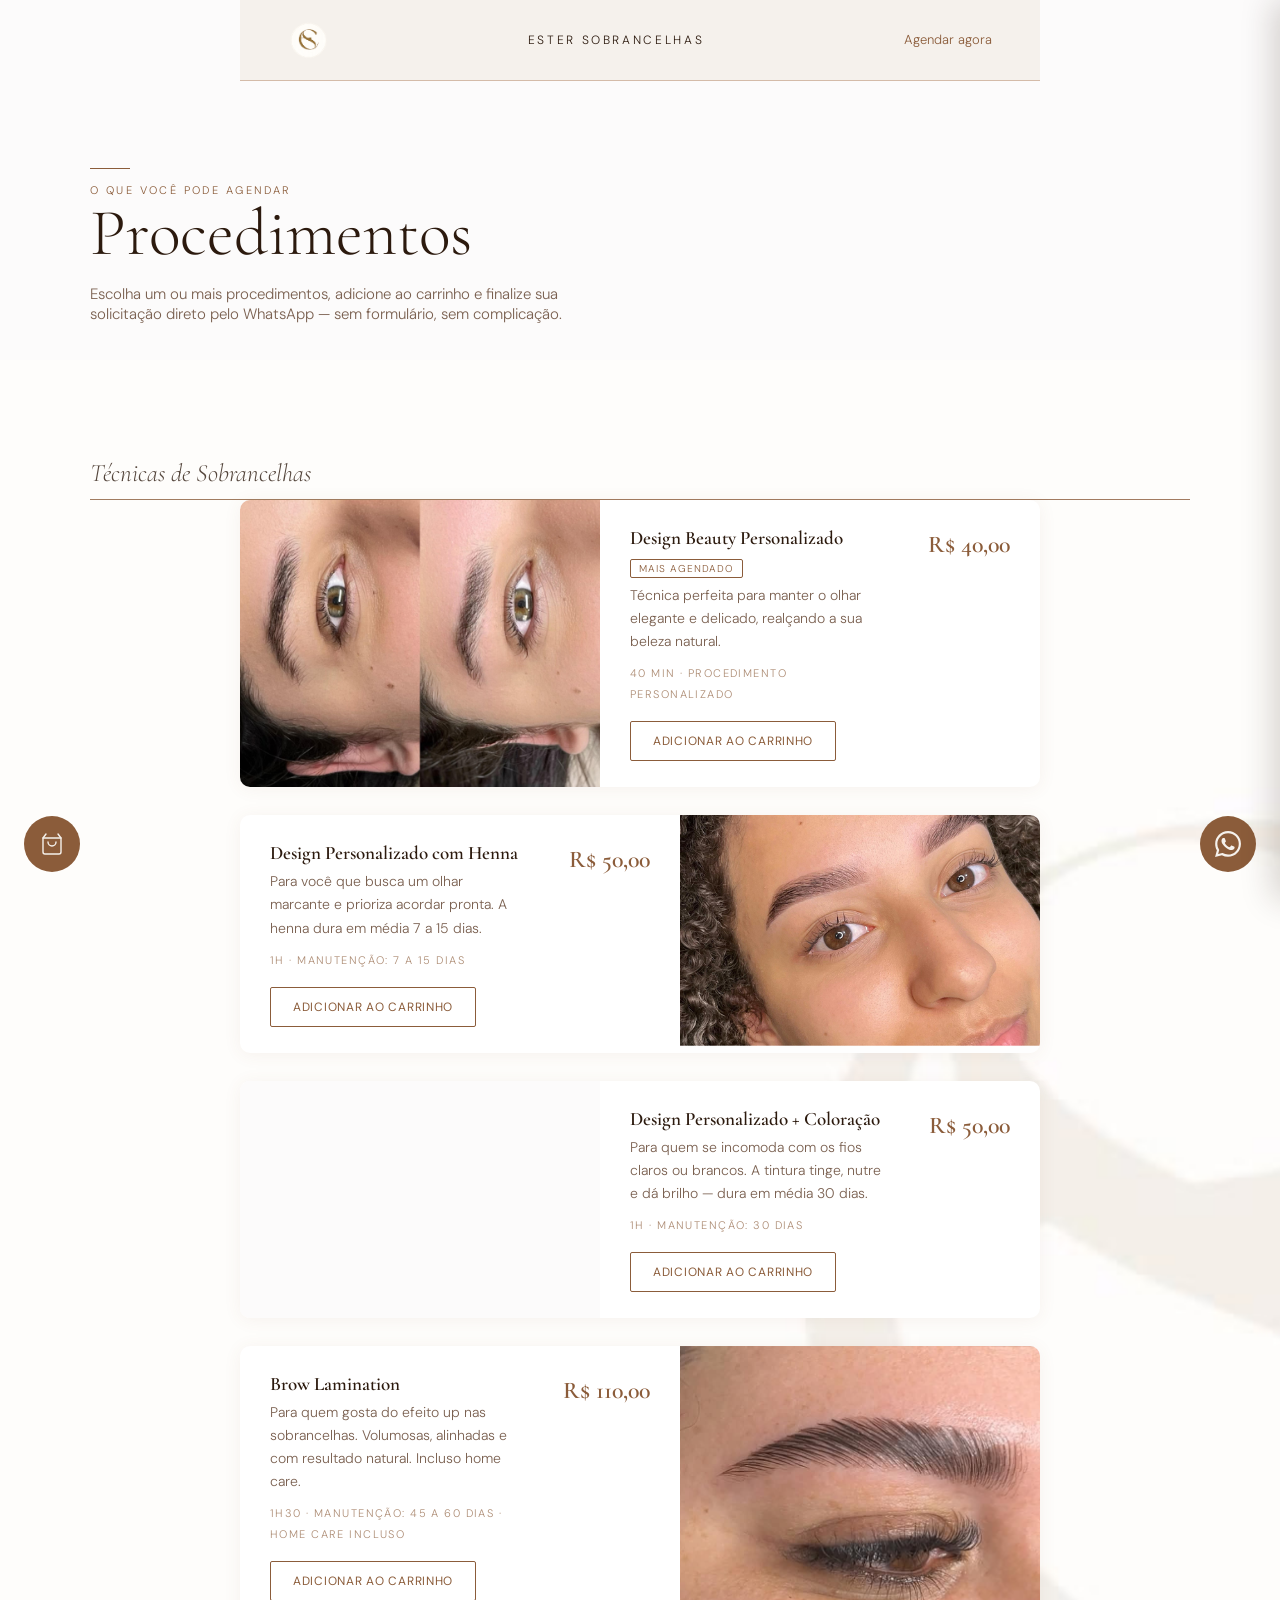
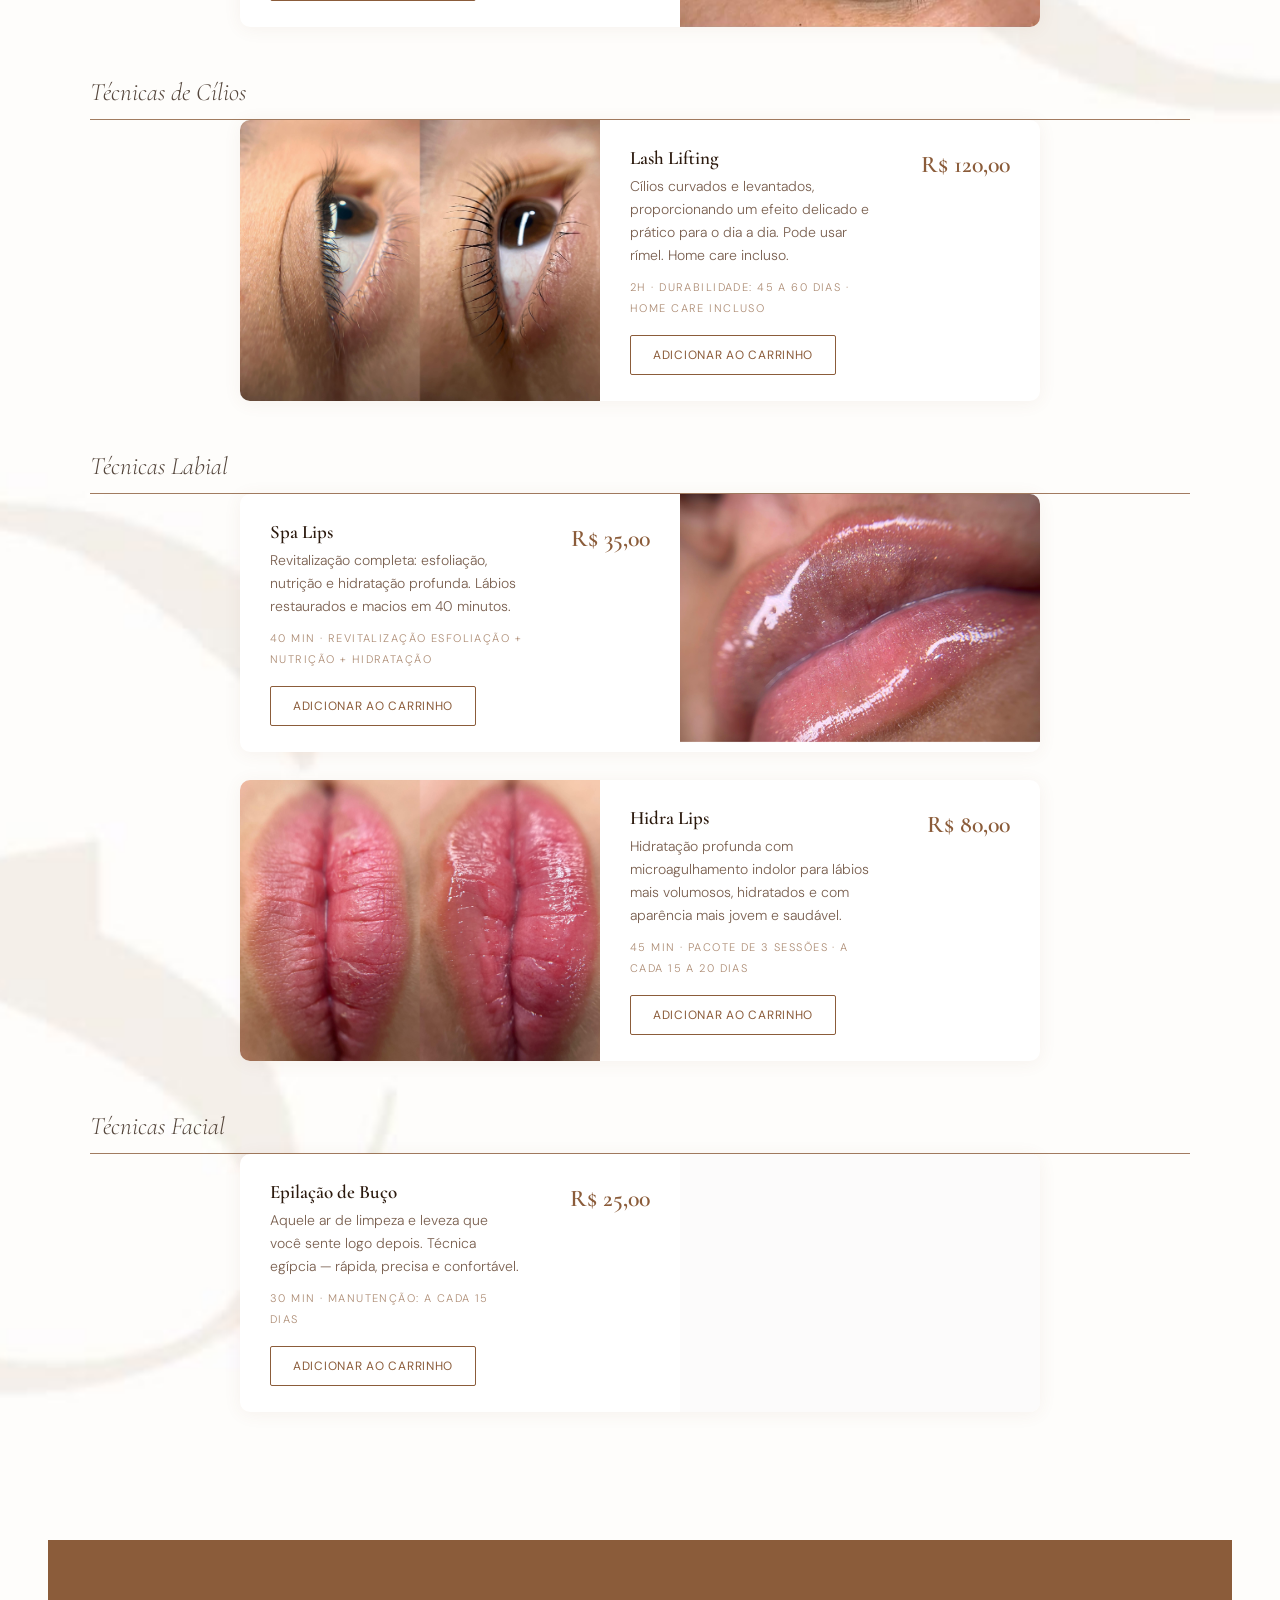
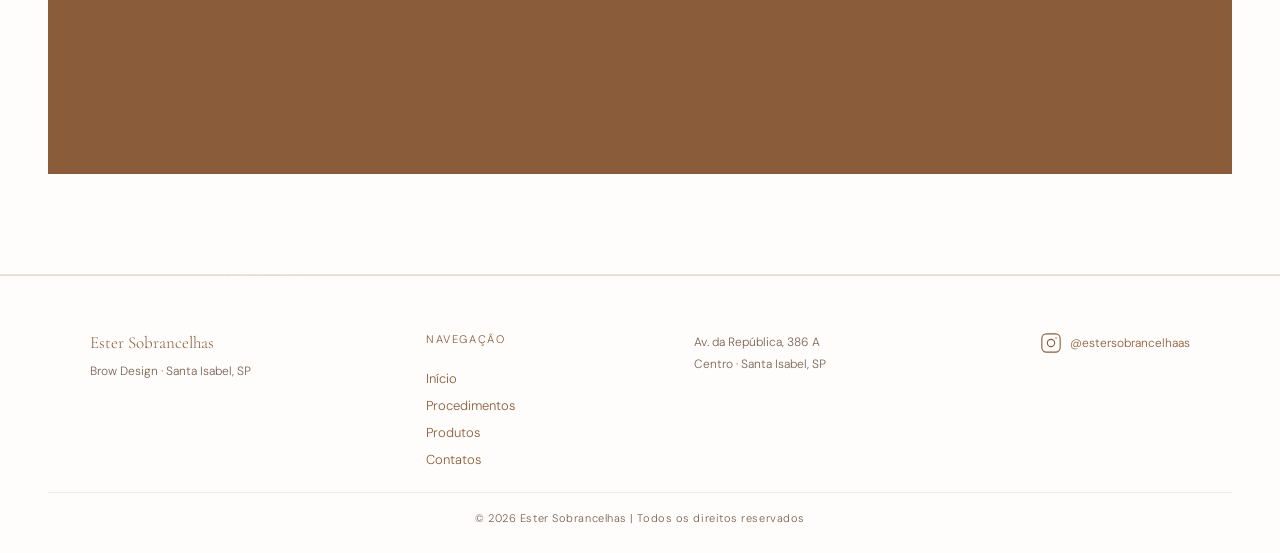
==== commit c0a19c3b: "mudanças e adição de endereço" ====
--- a/procedimentos.html
+++ b/procedimentos.html
@@ -26,10 +26,10 @@
 <!-- MOBILE MENU -->
 <div class="mobile-menu" id="mobile-menu" role="dialog" aria-modal="true">
   <button class="menu-close" id="menu-close" aria-label="Fechar menu">&#215;</button>
-  <a href="index.html#experiencia" onclick="closeMobileMenu()">Experiência</a>
+  <a href="index.html#hero" onclick="closeMobileMenu()">Inicio</a>
   <a href="procedimentos.html" onclick="closeMobileMenu()">Procedimentos</a>
   <a href="produtos.html" onclick="closeMobileMenu()">Produtos</a>
-  <a href="index.html#authority" onclick="closeMobileMenu()">Contatos</a>
+  <a href="index.html#contatos" onclick="closeMobileMenu()">Contatos</a>
   <a href="https://online.maapp.com.br/studiopratabeauty" target="_blank" rel="noopener" onclick="closeMobileMenu()">Agendar agora</a>
 </div>
 
@@ -239,7 +239,7 @@
       <a href="index.html">Início</a>
       <a href="procedimentos.html">Procedimentos</a>
       <a href="produtos.html">Produtos</a>
-      <a href="index.html#authority">Contatos</a>
+      <a href="index.html#contatos">Contatos</a>
     </div>
     <div>
       <a href="https://maps.app.goo.gl/1htjmqjbZmZFP3qn6?g_st=ic" class="footer-address" target="_blank" rel="noopener">
--- a/style.css
+++ b/style.css
@@ -328,12 +328,21 @@
 .pagamento-label { font-family: 'Cormorant Garamond', serif; font-weight: 600; font-size: 18px; color: var(--text); }
 .pagamento-desc { font-size: 13px; line-height: 1.65; color: var(--muted); }
 
-/* AUTHORITY */
-.authority-grid { display: grid; grid-template-columns: 320px 1fr; gap: 80px; align-items: start; margin-top: 48px; }
-.authority-text p { font-size: 16px; line-height: 1.85; color: var(--text); margin-bottom: 20px; }
-.authority-labels { margin-top: 28px; display: flex; flex-direction: column; gap: 8px; }
-.authority-link { display: inline-block; margin-top: 24px; font-size: 14px; color: var(--copper); text-decoration: none; border-bottom: 1px solid transparent; transition: border-color 0.3s ease; padding-bottom: 2px; }
-.authority-link:hover { border-bottom-color: var(--copper); }
+/* LOCAL */
+.maps { 
+  width: 240px;
+  height: 240px;
+  margin: 0 auto;
+  border-radius: 10%;
+  overflow: hidden;
+}
+iframe {
+    display: block;
+    width: 100%;
+    height: 100%;
+    border: 0;
+    padding: 0;
+  }
 
 /* FINAL CTA */
 #finalcta { background: var(--bg-soft); padding: 120px 48px 100px; }
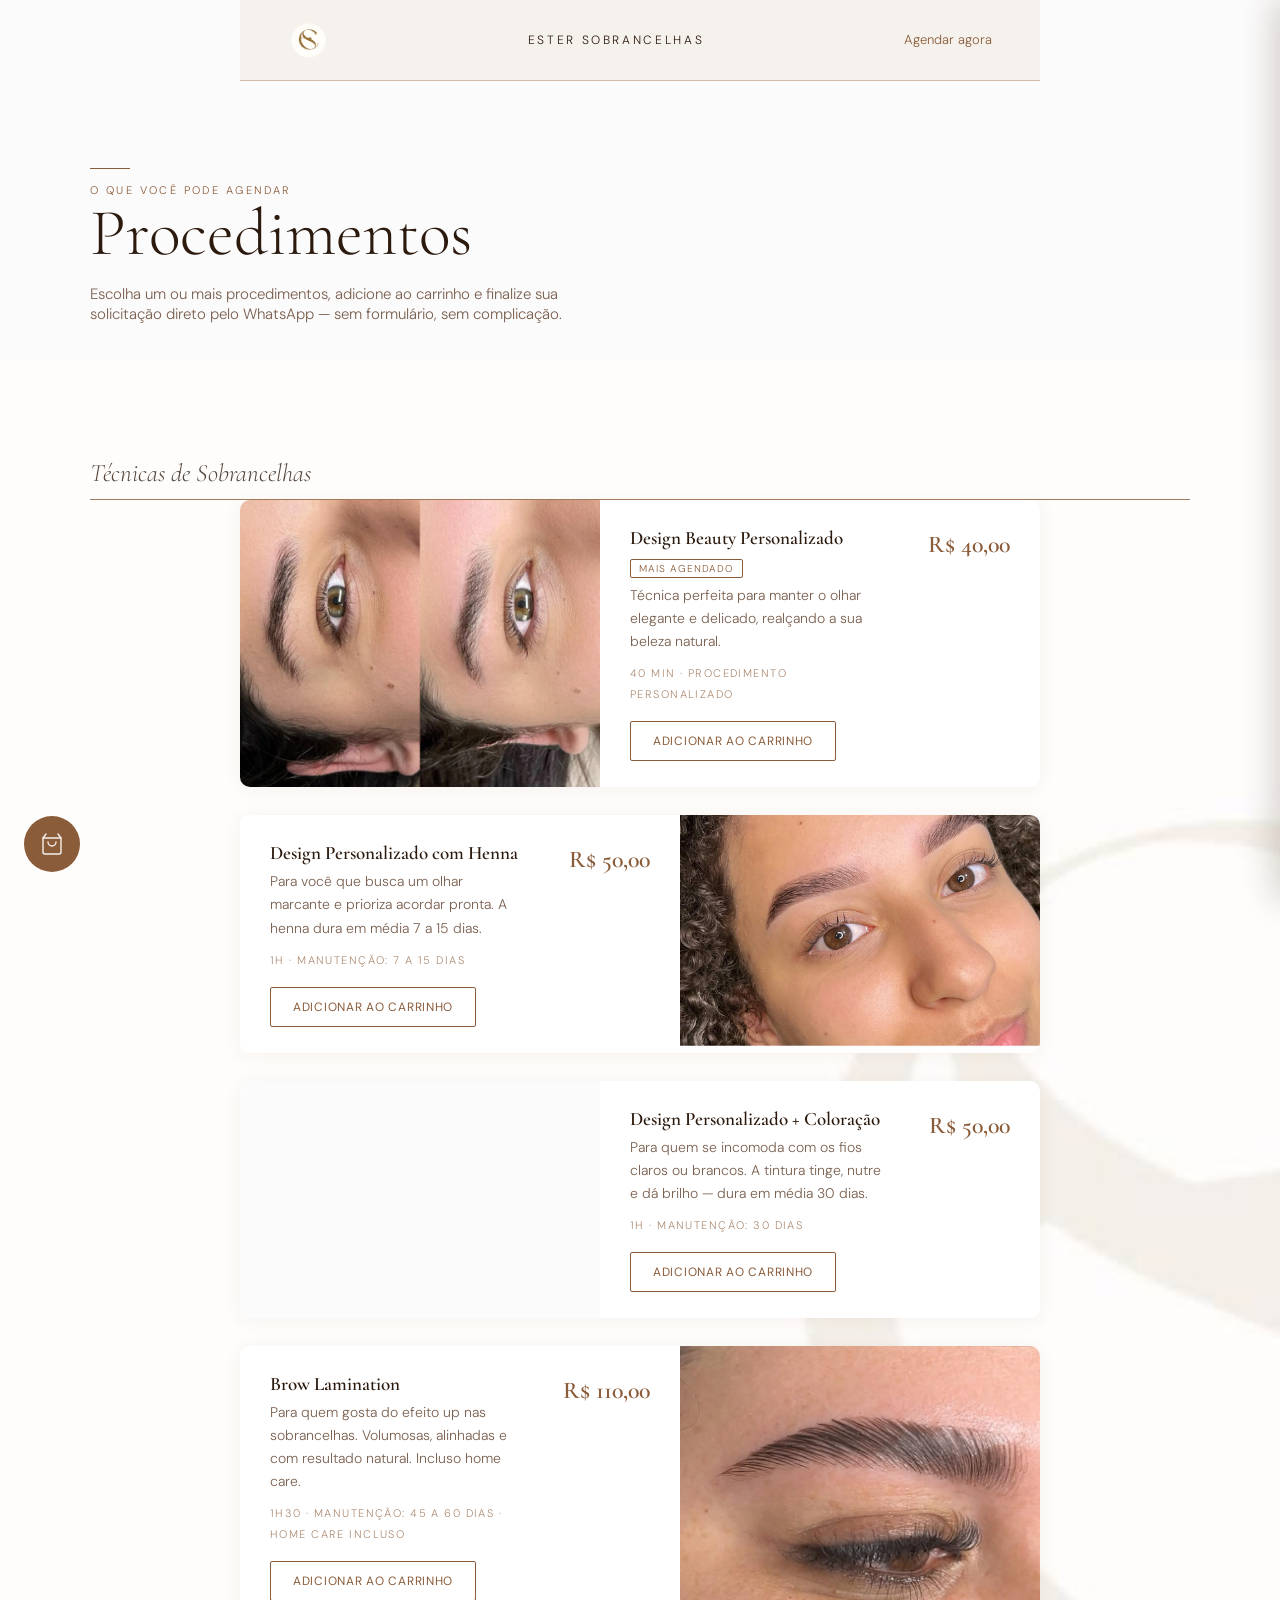
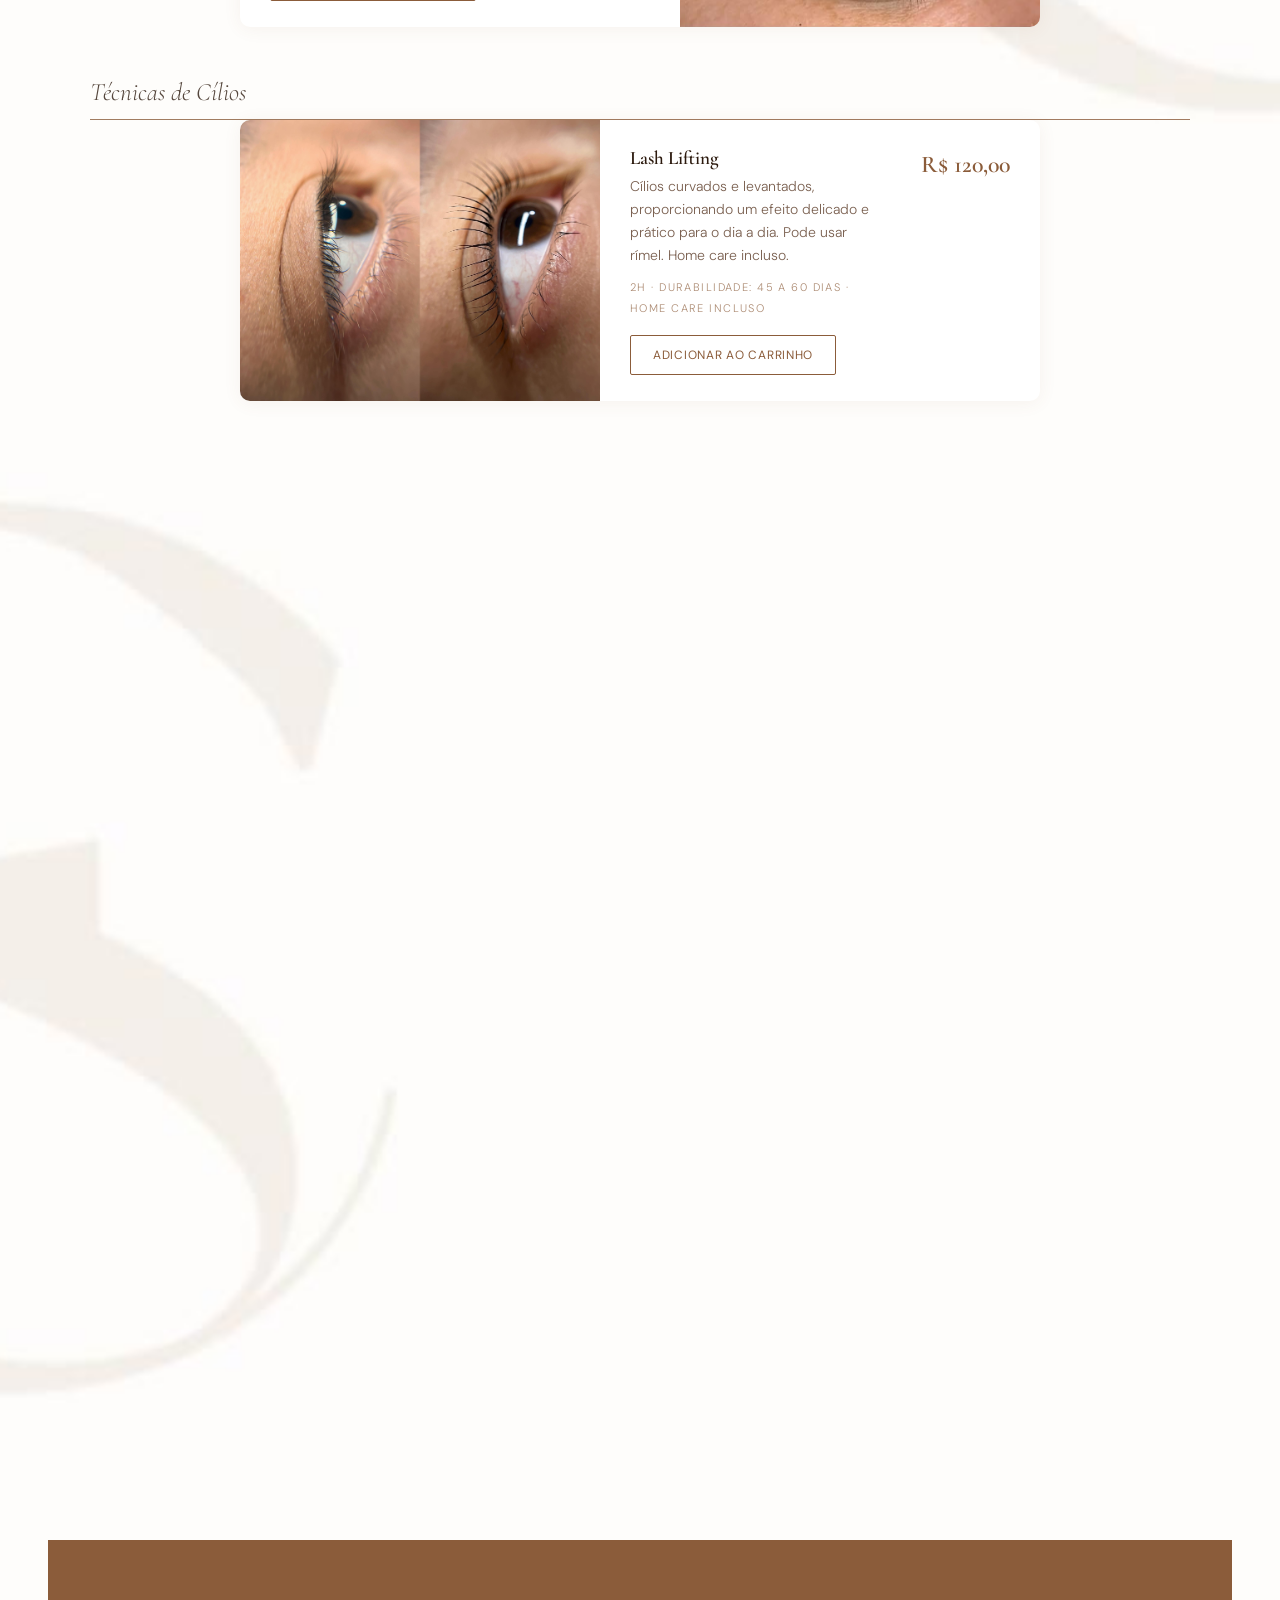
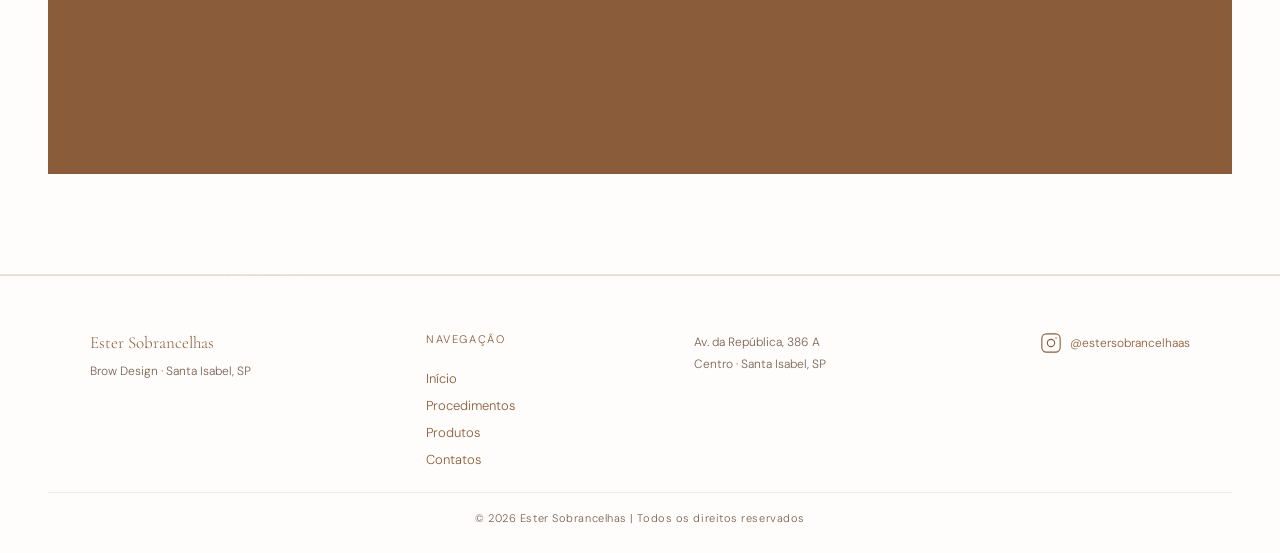
==== commit 1aece5a5: "substituição" ====
--- a/procedimentos.html
+++ b/procedimentos.html
@@ -26,7 +26,11 @@
 <!-- MOBILE MENU -->
 <div class="mobile-menu" id="mobile-menu" role="dialog" aria-modal="true">
   <button class="menu-close" id="menu-close" aria-label="Fechar menu">&#215;</button>
+<<<<<<< HEAD
   <a href="index.html#hero" onclick="closeMobileMenu()">Inicio</a>
+=======
+  <a href="index.html#hero" onclick="closeMobileMenu()">Início</a>
+>>>>>>> 90280a333113cbf4fc38463ba0582262ddc5cc95
   <a href="procedimentos.html" onclick="closeMobileMenu()">Procedimentos</a>
   <a href="produtos.html" onclick="closeMobileMenu()">Produtos</a>
   <a href="index.html#contatos" onclick="closeMobileMenu()">Contatos</a>
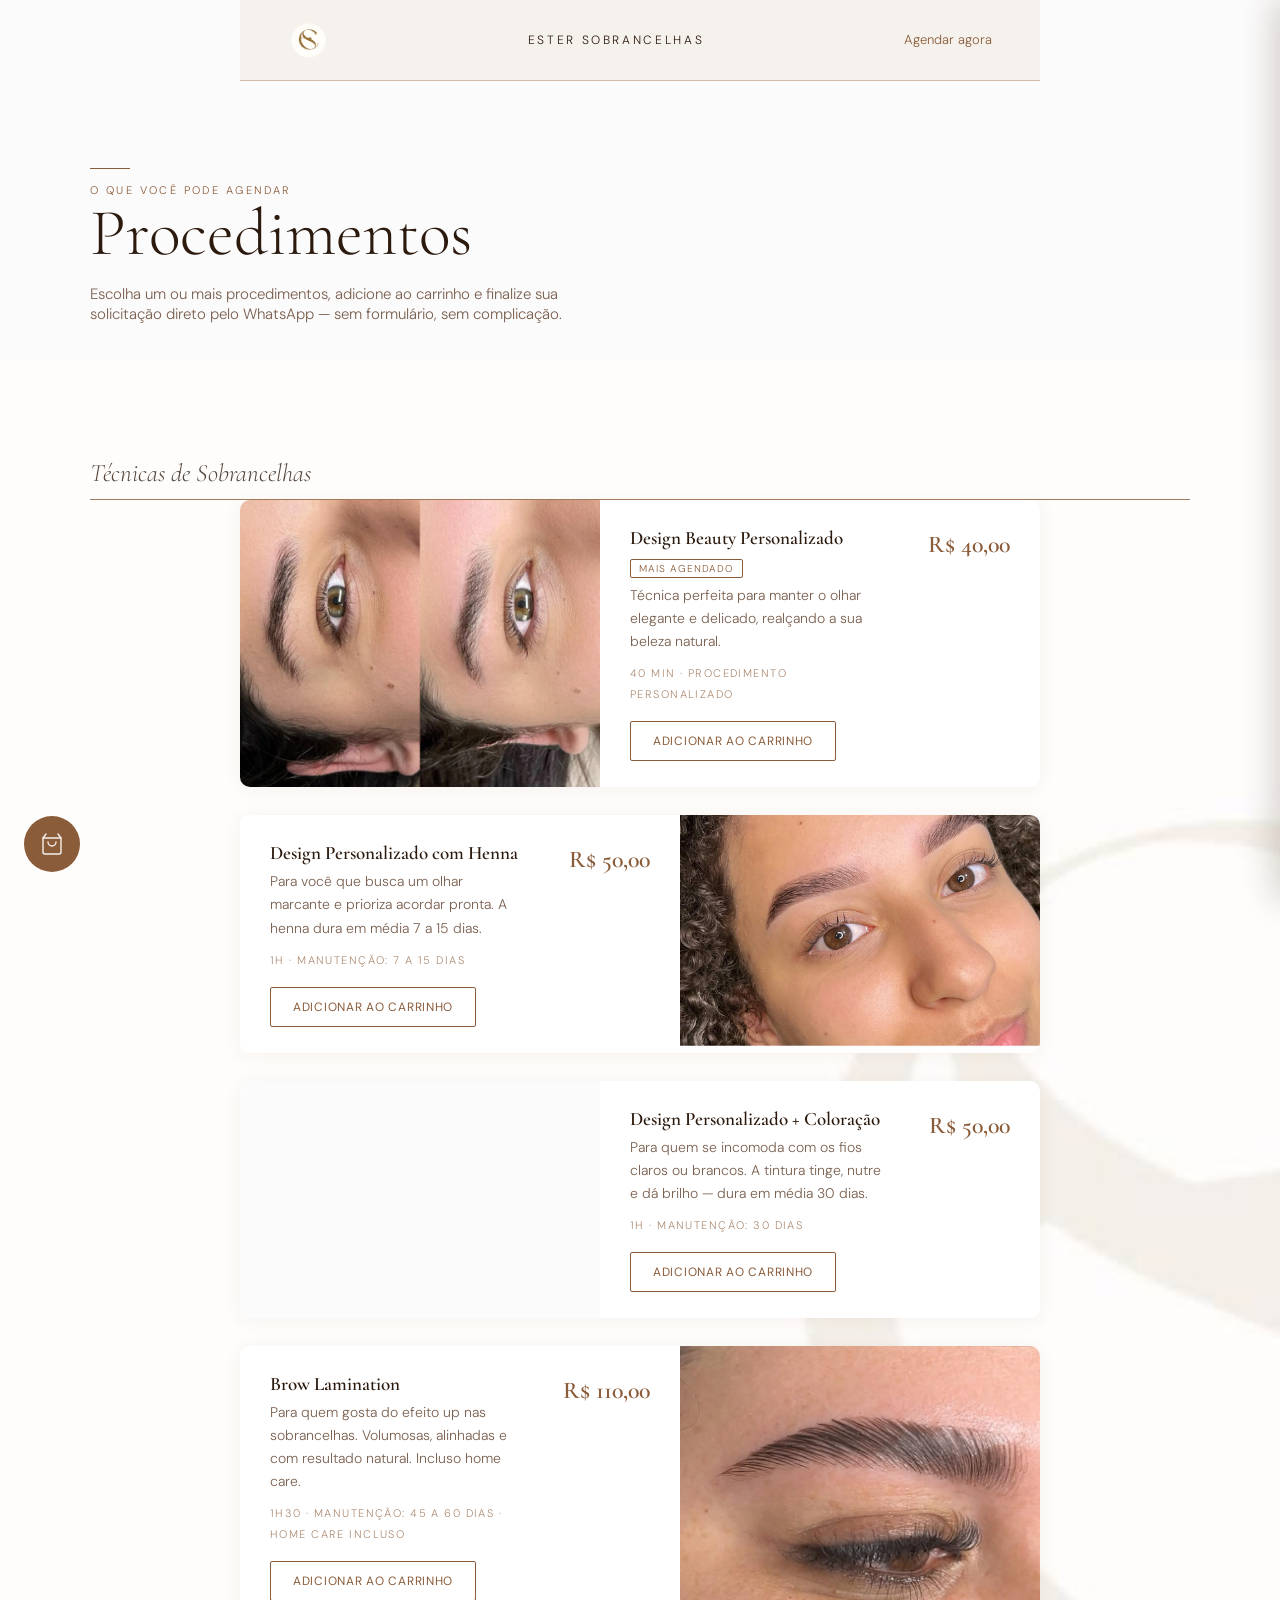
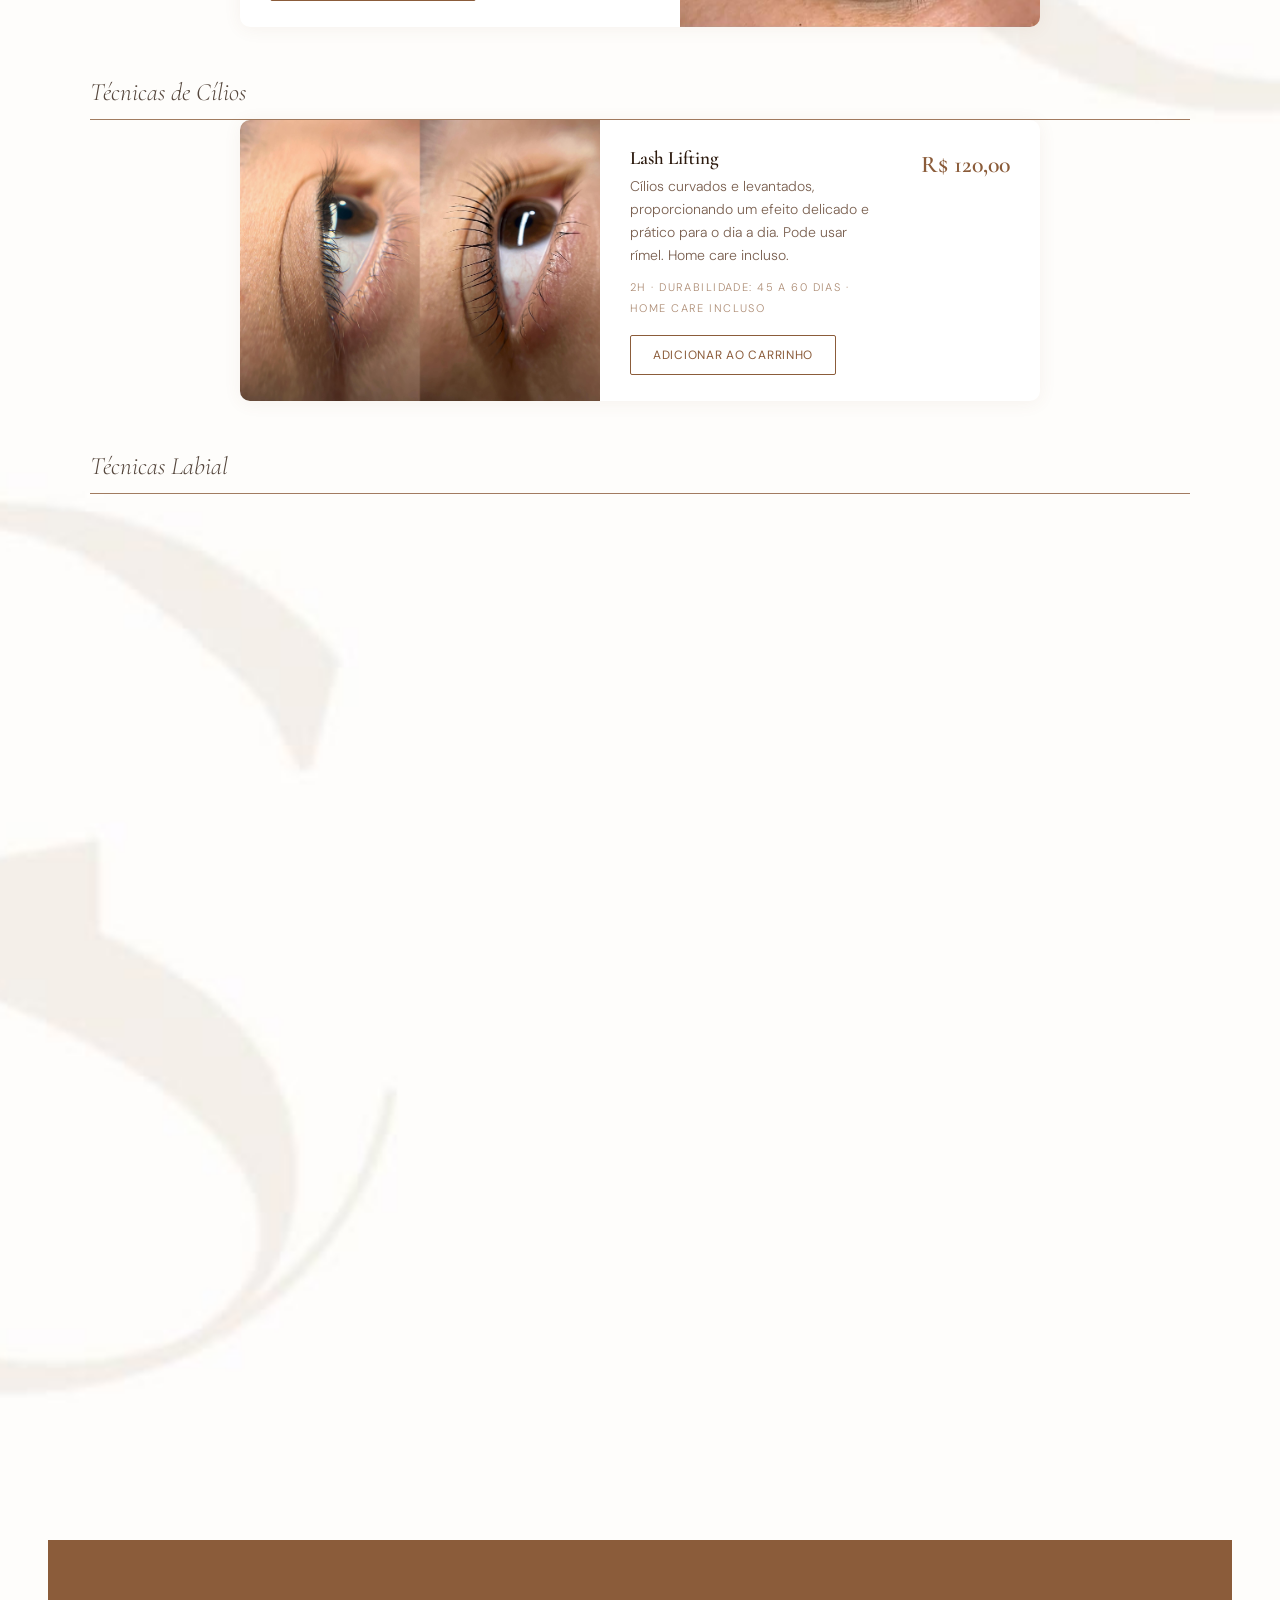
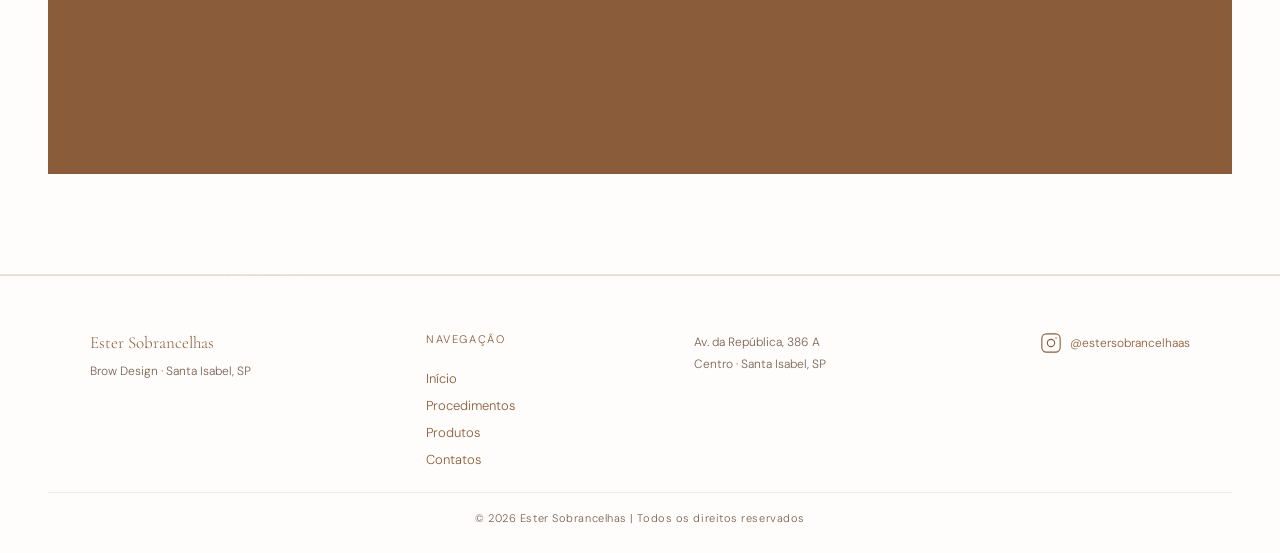
==== commit d5d12cee: "Atualizar o procedimentos.htmlcorrecao" ====
--- a/procedimentos.html
+++ b/procedimentos.html
@@ -26,11 +26,7 @@
 <!-- MOBILE MENU -->
 <div class="mobile-menu" id="mobile-menu" role="dialog" aria-modal="true">
   <button class="menu-close" id="menu-close" aria-label="Fechar menu">&#215;</button>
-<<<<<<< HEAD
-  <a href="index.html#hero" onclick="closeMobileMenu()">Inicio</a>
-=======
   <a href="index.html#hero" onclick="closeMobileMenu()">Início</a>
->>>>>>> 90280a333113cbf4fc38463ba0582262ddc5cc95
   <a href="procedimentos.html" onclick="closeMobileMenu()">Procedimentos</a>
   <a href="produtos.html" onclick="closeMobileMenu()">Produtos</a>
   <a href="index.html#contatos" onclick="closeMobileMenu()">Contatos</a>
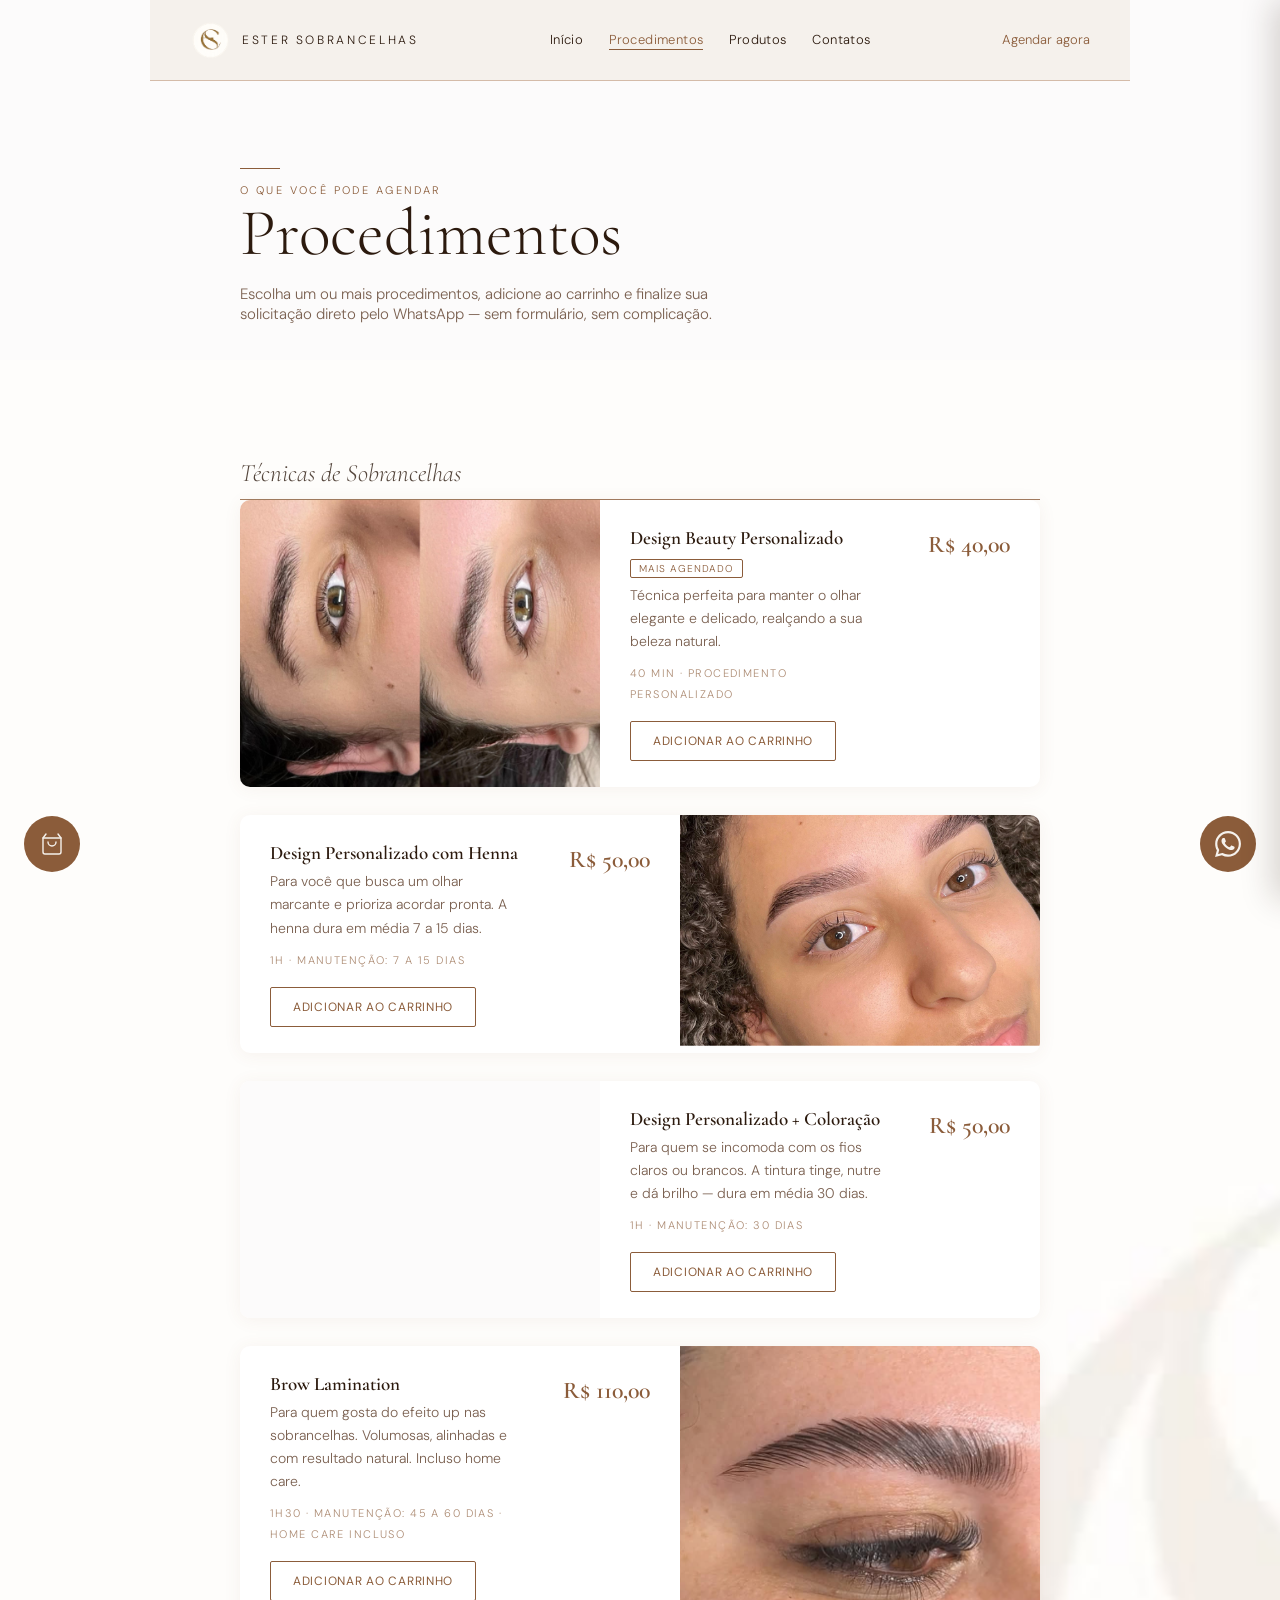
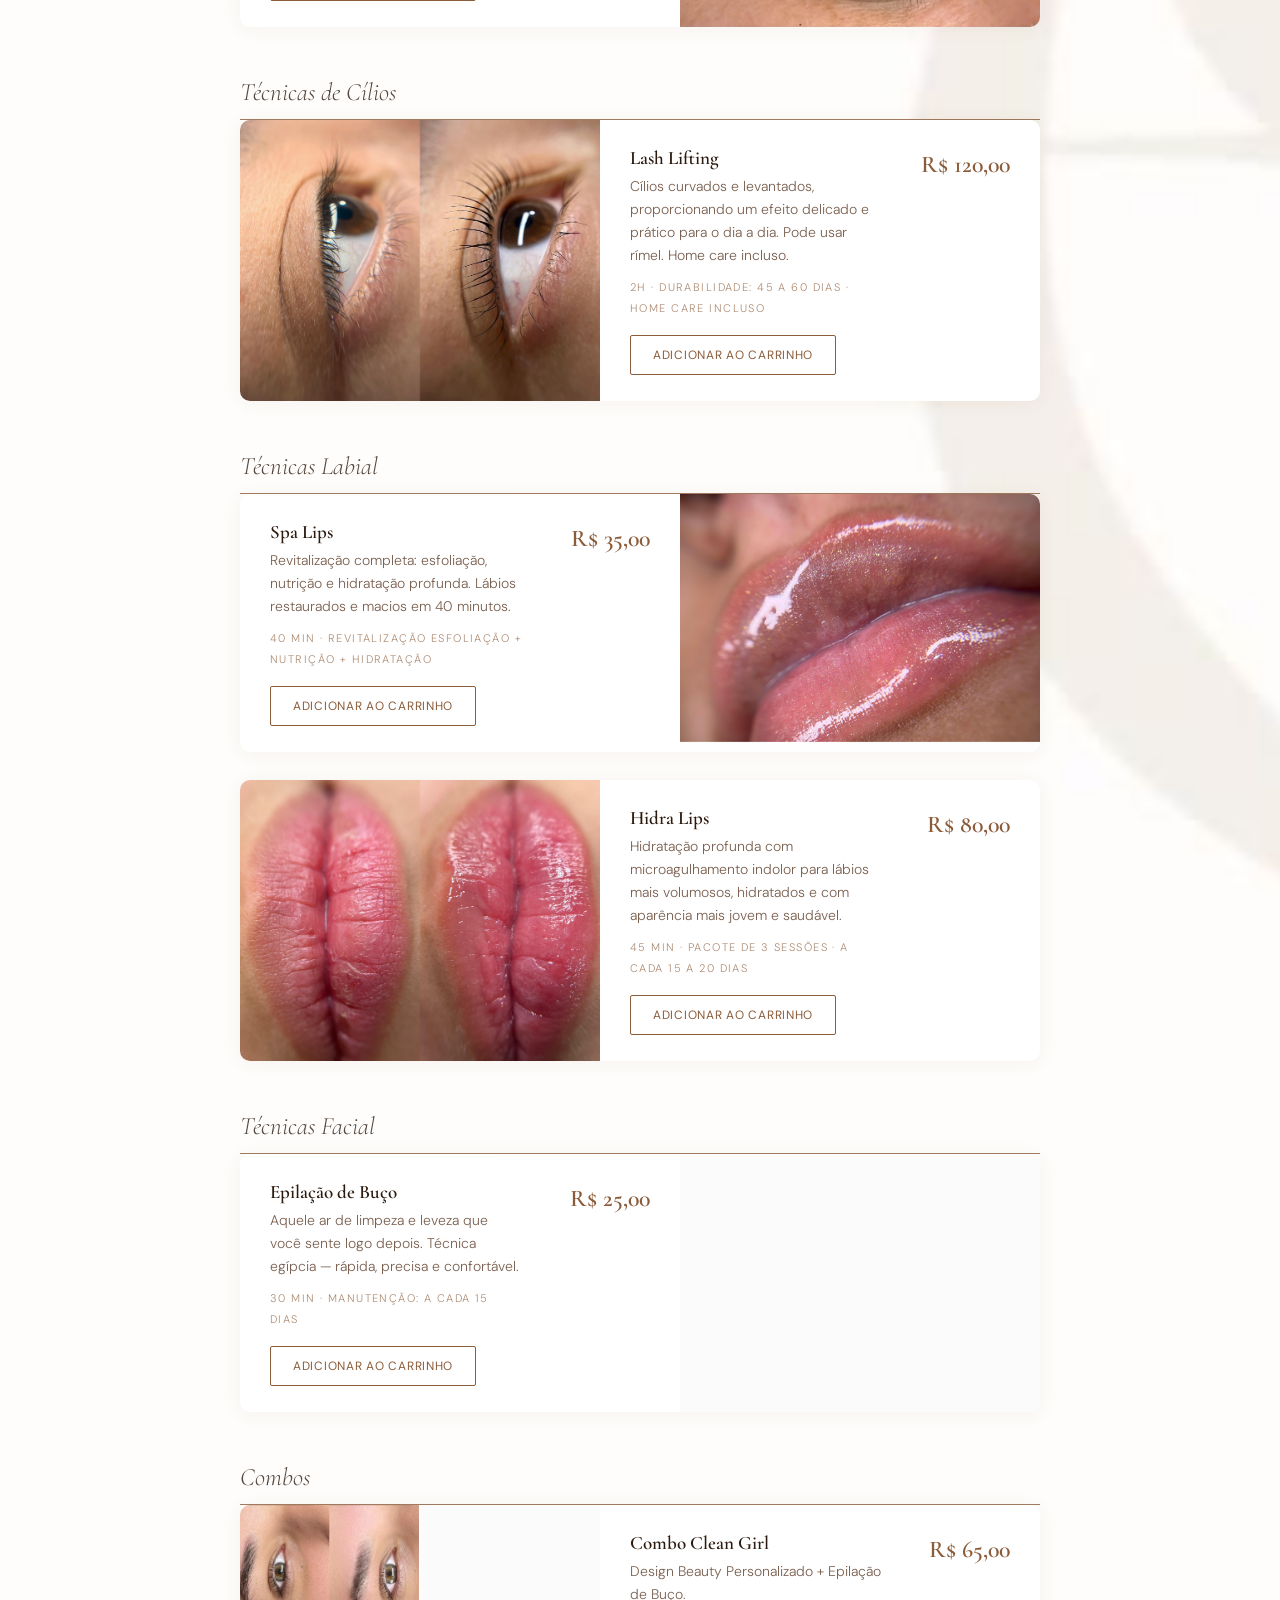
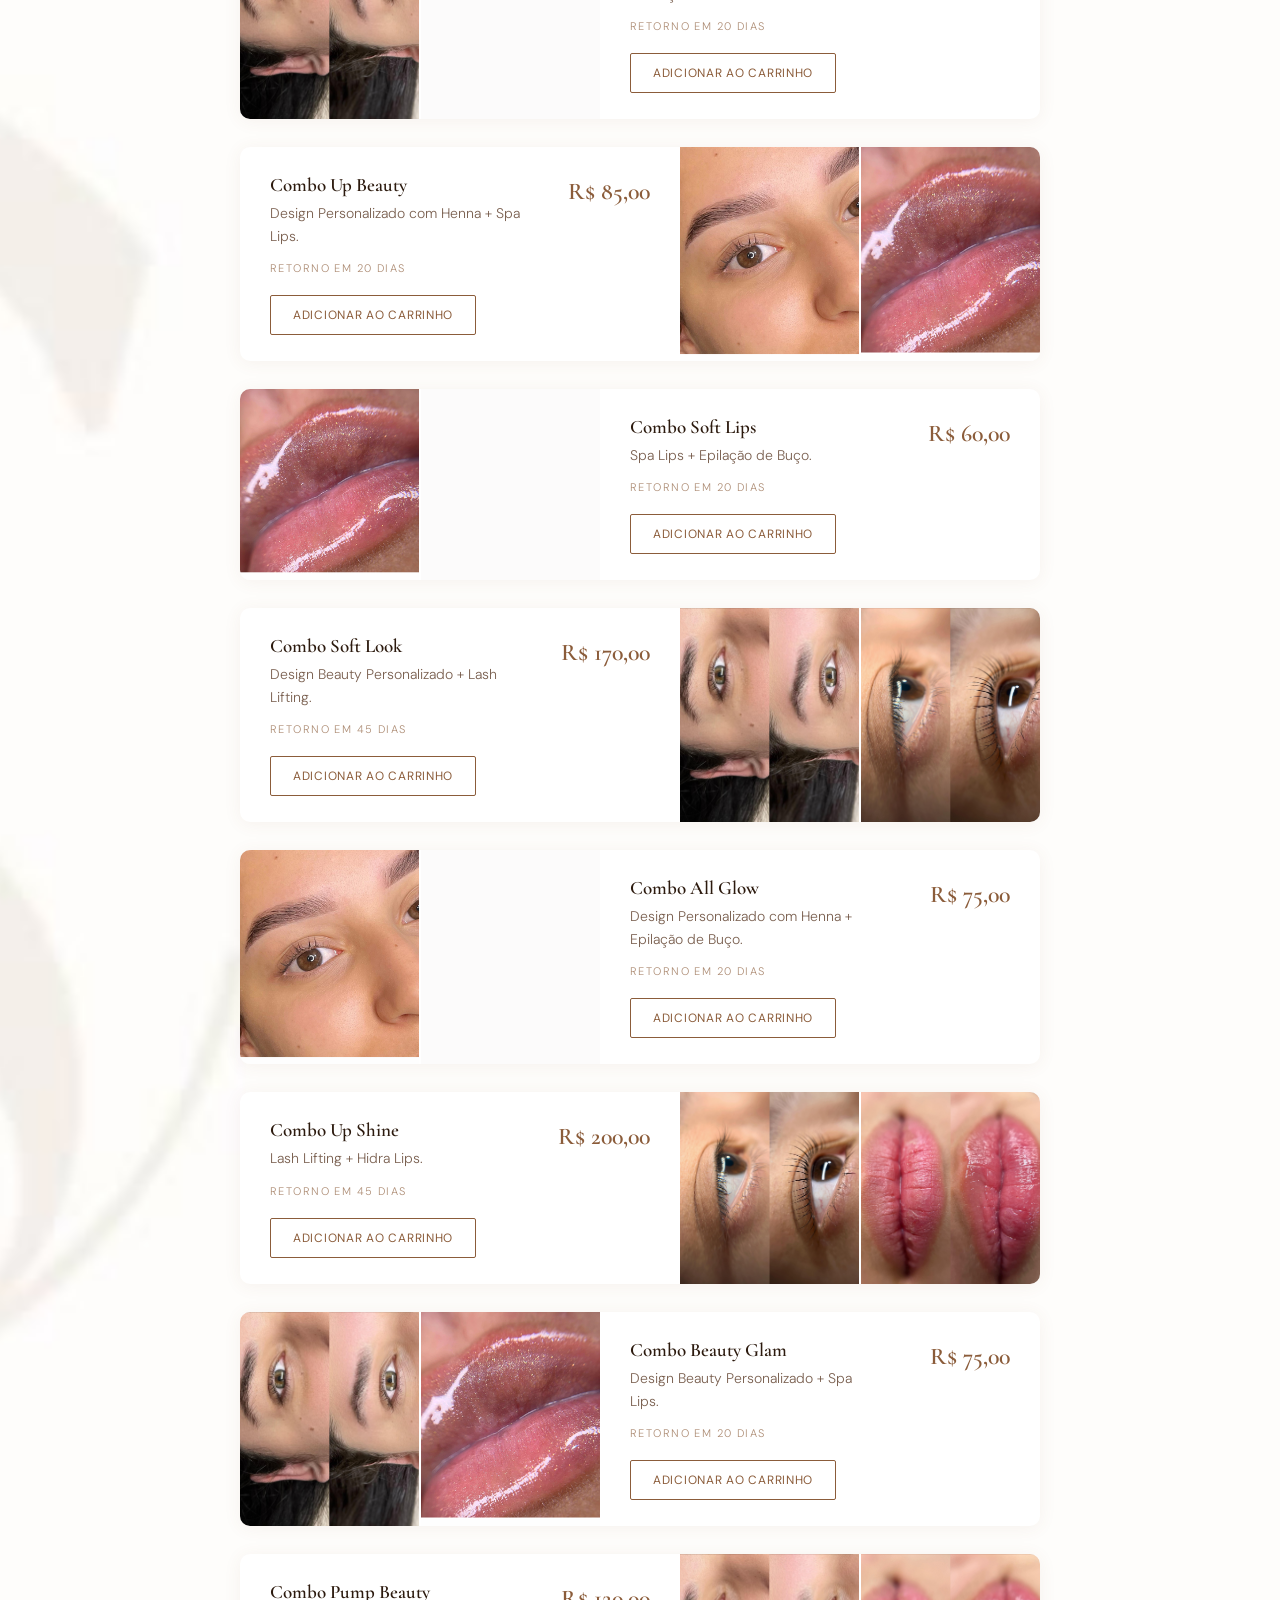
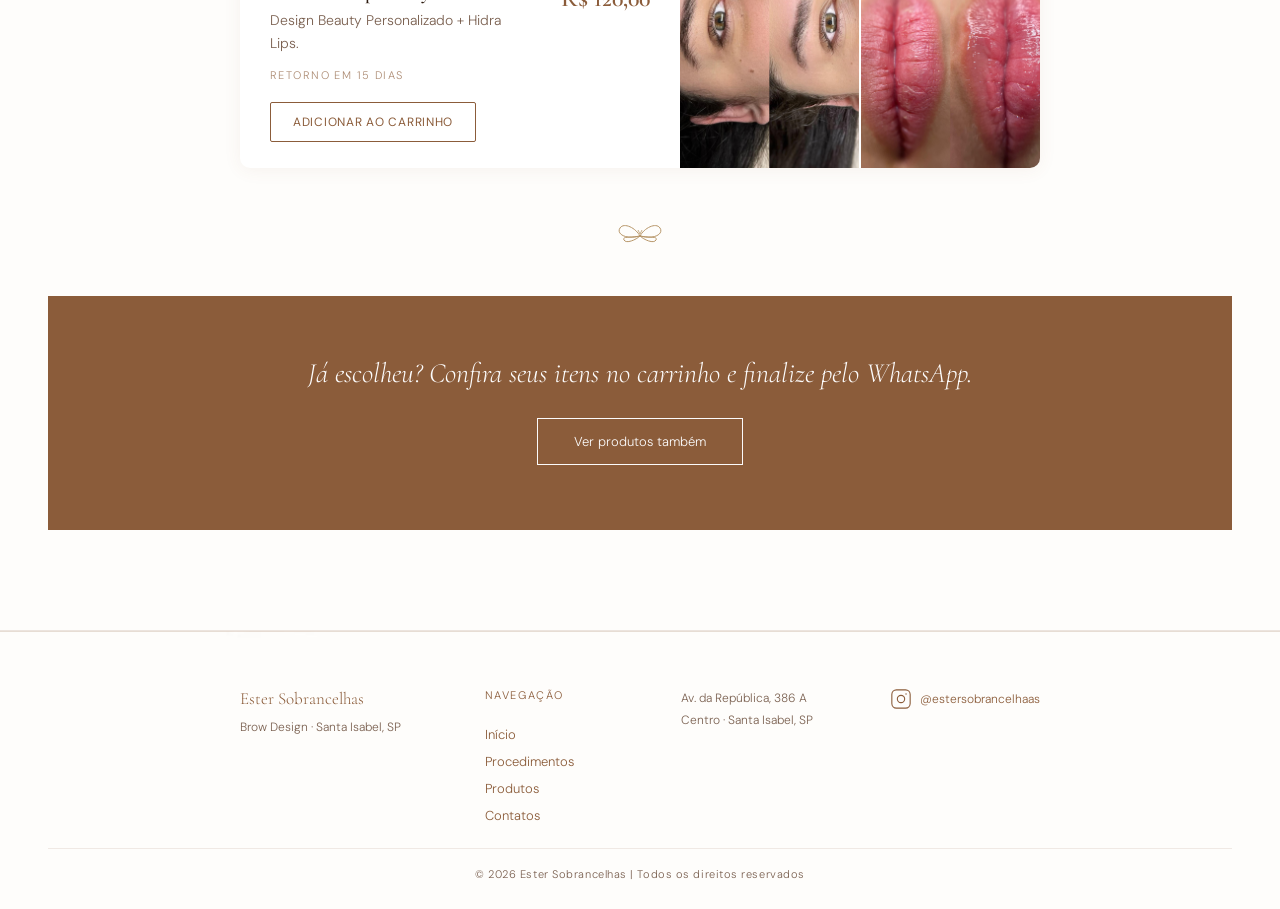
==== commit 9611f07f: "combos" ====
--- a/procedimentos.html
+++ b/procedimentos.html
@@ -15,12 +15,22 @@
 
 <!-- NAV -->
 <nav id="nav" role="navigation" aria-label="Navegação principal">
-  <a href="index.html" class="nav-brand"><div class="nav-brand-icon"></div></a>
-  <a href="index.html" class="nav-brand">Ester Sobrancelhas</a>
-  <a href="https://wa.me/5511995281516?text=Ol%C3%A1%2C%20Ester%21%20Encontrei%20seu%20site%20e%20quero%20agendar%20um%20hor%C3%A1rio.%20Pode%20me%20informar%20as%20datas%20dispon%C3%ADveis%3F" class="nav-cta" target="_blank" rel="noopener">Agendar agora</a>
-  <button class="hamburger" aria-label="Abrir menu" id="hamburger-btn">
-    <span></span><span></span><span></span>
-  </button>
+  <div class="nav-brand-group">
+    <a href="index.html" class="nav-brand"><div class="nav-brand-icon"></div></a>
+    <a href="index.html" class="nav-brand">Ester Sobrancelhas</a>
+  </div>
+  <div class="nav-links">
+    <a href="index.html#hero">Início</a>
+    <a href="procedimentos.html" class="active" aria-current="page">Procedimentos</a>
+    <a href="produtos.html">Produtos</a>
+    <a href="index.html#contatos">Contatos</a>
+  </div>
+  <div class="nav-right">
+    <a href="https://wa.me/5511995281516?text=Ol%C3%A1%2C%20Ester%21%20Encontrei%20seu%20site%20e%20quero%20agendar%20um%20hor%C3%A1rio.%20Pode%20me%20informar%20as%20datas%20dispon%C3%ADveis%3F" class="nav-cta" target="_blank" rel="noopener">Agendar agora</a>
+    <button class="hamburger" aria-label="Abrir menu" id="hamburger-btn">
+      <span></span><span></span><span></span>
+    </button>
+  </div>
 </nav>
 
 <!-- MOBILE MENU -->
@@ -210,6 +220,179 @@
       </div>
     </div>
 
+    <!-- CAT 5: COMBOS -->
+    <div class="service-category reveal">
+      <h3 class="category-header">Combos</h3>
+      <div class="service-item reveal">
+        <div class="preced-direita">
+          <div class="combo-photos">
+            <div class="combo-photo" style="background-image:url('imagem/proced1.jpg')" role="img" aria-label="Design Beauty Personalizado"></div>
+            <div class="combo-photo" style="background-image:url('imagem/proced8.jpg')" role="img" aria-label="Epilação de Buço"></div>
+          </div>
+          <div class="service-info">
+            <div class="service-top">
+              <div class="service-left">
+                <div class="service-name">Combo Clean Girl</div>
+                <p class="service-desc">Design Beauty Personalizado + Epilação de Buço.</p>
+                <span class="service-meta">Retorno em 20 dias</span>
+              </div>
+              <div class="service-price">R$ 65,00</div>
+            </div>
+            <button class="add-to-cart-btn" data-id="combo-clean-girl" data-name="Combo Clean Girl (Design Beauty Personalizado + Epilação de Buço)" data-price="65.00" data-type="procedimento">
+              <span>Adicionar ao carrinho</span>
+            </button>
+          </div>
+        </div>
+      </div>
+      <div class="service-item reveal">
+        <div class="preced-esquerda">
+          <div class="combo-photos">
+            <div class="combo-photo" style="background-image:url('imagem/proced2.png')" role="img" aria-label="Design Personalizado com Henna"></div>
+            <div class="combo-photo" style="background-image:url('imagem/proced6.png')" role="img" aria-label="Spa Lips"></div>
+          </div>
+          <div class="service-info">
+            <div class="service-top">
+              <div class="service-left">
+                <div class="service-name">Combo Up Beauty</div>
+                <p class="service-desc">Design Personalizado com Henna + Spa Lips.</p>
+                <span class="service-meta">Retorno em 20 dias</span>
+              </div>
+              <div class="service-price">R$ 85,00</div>
+            </div>
+            <button class="add-to-cart-btn" data-id="combo-up-beauty" data-name="Combo Up Beauty (Design Personalizado com Henna + Spa Lips)" data-price="85.00" data-type="procedimento">
+              <span>Adicionar ao carrinho</span>
+            </button>
+          </div>
+        </div>
+      </div>
+      <div class="service-item reveal">
+        <div class="preced-direita">
+          <div class="combo-photos">
+            <div class="combo-photo" style="background-image:url('imagem/proced6.png')" role="img" aria-label="Spa Lips"></div>
+            <div class="combo-photo" style="background-image:url('imagem/proced8.jpg')" role="img" aria-label="Epilação de Buço"></div>
+          </div>
+          <div class="service-info">
+            <div class="service-top">
+              <div class="service-left">
+                <div class="service-name">Combo Soft Lips</div>
+                <p class="service-desc">Spa Lips + Epilação de Buço.</p>
+                <span class="service-meta">Retorno em 20 dias</span>
+              </div>
+              <div class="service-price">R$ 60,00</div>
+            </div>
+            <button class="add-to-cart-btn" data-id="combo-soft-lips" data-name="Combo Soft Lips (Spa Lips + Epilação de Buço)" data-price="60.00" data-type="procedimento">
+              <span>Adicionar ao carrinho</span>
+            </button>
+          </div>
+        </div>
+      </div>
+      <div class="service-item reveal">
+        <div class="preced-esquerda">
+          <div class="combo-photos">
+            <div class="combo-photo" style="background-image:url('imagem/proced1.jpg')" role="img" aria-label="Design Beauty Personalizado"></div>
+            <div class="combo-photo" style="background-image:url('imagem/proced5.jpg')" role="img" aria-label="Lash Lifting"></div>
+          </div>
+          <div class="service-info">
+            <div class="service-top">
+              <div class="service-left">
+                <div class="service-name">Combo Soft Look</div>
+                <p class="service-desc">Design Beauty Personalizado + Lash Lifting.</p>
+                <span class="service-meta">Retorno em 45 dias</span>
+              </div>
+              <div class="service-price">R$ 170,00</div>
+            </div>
+            <button class="add-to-cart-btn" data-id="combo-soft-look" data-name="Combo Soft Look (Design Beauty Personalizado + Lash Lifting)" data-price="170.00" data-type="procedimento">
+              <span>Adicionar ao carrinho</span>
+            </button>
+          </div>
+        </div>
+      </div>
+      <div class="service-item reveal">
+        <div class="preced-direita">
+          <div class="combo-photos">
+            <div class="combo-photo" style="background-image:url('imagem/proced2.png')" role="img" aria-label="Design Personalizado com Henna"></div>
+            <div class="combo-photo" style="background-image:url('imagem/proced8.jpg')" role="img" aria-label="Epilação de Buço"></div>
+          </div>
+          <div class="service-info">
+            <div class="service-top">
+              <div class="service-left">
+                <div class="service-name">Combo All Glow</div>
+                <p class="service-desc">Design Personalizado com Henna + Epilação de Buço.</p>
+                <span class="service-meta">Retorno em 20 dias</span>
+              </div>
+              <div class="service-price">R$ 75,00</div>
+            </div>
+            <button class="add-to-cart-btn" data-id="combo-all-glow" data-name="Combo All Glow (Design Personalizado com Henna + Epilação de Buço)" data-price="75.00" data-type="procedimento">
+              <span>Adicionar ao carrinho</span>
+            </button>
+          </div>
+        </div>
+      </div>
+      <div class="service-item reveal">
+        <div class="preced-esquerda">
+          <div class="combo-photos">
+            <div class="combo-photo" style="background-image:url('imagem/proced5.jpg')" role="img" aria-label="Lash Lifting"></div>
+            <div class="combo-photo" style="background-image:url('imagem/proced7.jpg')" role="img" aria-label="Hidra Lips"></div>
+          </div>
+          <div class="service-info">
+            <div class="service-top">
+              <div class="service-left">
+                <div class="service-name">Combo Up Shine</div>
+                <p class="service-desc">Lash Lifting + Hidra Lips.</p>
+                <span class="service-meta">Retorno em 45 dias</span>
+              </div>
+              <div class="service-price">R$ 200,00</div>
+            </div>
+            <button class="add-to-cart-btn" data-id="combo-up-shine" data-name="Combo Up Shine (Lash Lifting + Hidra Lips)" data-price="200.00" data-type="procedimento">
+              <span>Adicionar ao carrinho</span>
+            </button>
+          </div>
+        </div>
+      </div>
+      <div class="service-item reveal">
+        <div class="preced-direita">
+          <div class="combo-photos">
+            <div class="combo-photo" style="background-image:url('imagem/proced1.jpg')" role="img" aria-label="Design Beauty Personalizado"></div>
+            <div class="combo-photo" style="background-image:url('imagem/proced6.png')" role="img" aria-label="Spa Lips"></div>
+          </div>
+          <div class="service-info">
+            <div class="service-top">
+              <div class="service-left">
+                <div class="service-name">Combo Beauty Glam</div>
+                <p class="service-desc">Design Beauty Personalizado + Spa Lips.</p>
+                <span class="service-meta">Retorno em 20 dias</span>
+              </div>
+              <div class="service-price">R$ 75,00</div>
+            </div>
+            <button class="add-to-cart-btn" data-id="combo-beauty-glam" data-name="Combo Beauty Glam (Design Beauty Personalizado + Spa Lips)" data-price="75.00" data-type="procedimento">
+              <span>Adicionar ao carrinho</span>
+            </button>
+          </div>
+        </div>
+      </div>
+      <div class="service-item reveal">
+        <div class="preced-esquerda">
+          <div class="combo-photos">
+            <div class="combo-photo" style="background-image:url('imagem/proced1.jpg')" role="img" aria-label="Design Beauty Personalizado"></div>
+            <div class="combo-photo" style="background-image:url('imagem/proced7.jpg')" role="img" aria-label="Hidra Lips"></div>
+          </div>
+          <div class="service-info">
+            <div class="service-top">
+              <div class="service-left">
+                <div class="service-name">Combo Pump Beauty</div>
+                <p class="service-desc">Design Beauty Personalizado + Hidra Lips.</p>
+                <span class="service-meta">Retorno em 15 dias</span>
+              </div>
+              <div class="service-price">R$ 120,00</div>
+            </div>
+            <button class="add-to-cart-btn" data-id="combo-pump-beauty" data-name="Combo Pump Beauty (Design Beauty Personalizado + Hidra Lips)" data-price="120.00" data-type="procedimento">
+              <span>Adicionar ao carrinho</span>
+            </button>
+          </div>
+        </div>
+      </div>
+    </div>
+
     <!-- BUTTERFLY -->
     <div class="butterfly-divider reveal" aria-hidden="true">
       <svg width="44" height="32" viewBox="0 0 44 32" fill="none"><path d="M22 16 C18 8 6 2 2 8 C-2 14 8 20 22 16Z" stroke="#B8976A" stroke-width="1" fill="none" stroke-linecap="round" stroke-linejoin="round"/><path d="M22 16 C26 8 38 2 42 8 C46 14 36 20 22 16Z" stroke="#B8976A" stroke-width="1" fill="none" stroke-linecap="round" stroke-linejoin="round"/><path d="M22 16 C18 20 8 24 6 20 C4 16 12 18 22 16Z" stroke="#B8976A" stroke-width="1" fill="none" stroke-linecap="round" stroke-linejoin="round"/><path d="M22 16 C26 20 36 24 38 20 C40 16 32 18 22 16Z" stroke="#B8976A" stroke-width="1" fill="none" stroke-linecap="round" stroke-linejoin="round"/><line x1="22" y1="14" x2="20" y2="10" stroke="#B8976A" stroke-width="0.8"/><line x1="22" y1="14" x2="24" y2="10" stroke="#B8976A" stroke-width="0.8"/></svg>
--- a/style.css
+++ b/style.css
@@ -48,6 +48,36 @@
 .hamburger span { display: block; width: 24px; height: 1px; background: var(--light); transition: background 0.35s ease; }
 #nav.scrolled .hamburger span { background: var(--copper); }
 
+/* NAV — links do desktop (a única navegação entre páginas antes ficava presa dentro do menu
+   mobile, que só abre pelo hamburger — e o hamburger fica escondido no desktop. Resultado:
+   no desktop não existia nenhum jeito de navegar entre as páginas. Isso adiciona uma barra
+   de links visível a partir de 769px, e o hamburger/menu mobile continuam exclusivos do mobile. */
+.nav-brand-group { display: flex; align-items: center; gap: 12px; }
+.nav-links { display: flex; align-items: center; gap: 26px; }
+.nav-links a { font-family: 'DM Sans', sans-serif; font-weight: 300; font-size: 13px; letter-spacing: 0.03em; color: var(--light); text-decoration: none; position: relative; padding-bottom: 2px; white-space: nowrap; transition: color 0.35s ease; }
+.nav-links a::after { content: ''; position: absolute; bottom: 0; left: 0; width: 100%; height: 1px; background: var(--light); transform: scaleX(0); transform-origin: left; transition: transform 0.3s ease, background 0.35s ease; }
+.nav-links a:hover::after, .nav-links a.active::after { transform: scaleX(1); }
+.nav-links a.active { color: var(--gold); }
+#nav.scrolled .nav-links a { color: var(--text); }
+#nav.scrolled .nav-links a::after { background: var(--copper); }
+#nav.scrolled .nav-links a.active { color: var(--copper); }
+.nav-right { display: flex; align-items: center; gap: 28px; }
+
+@media (min-width: 769px) {
+  #nav { max-width: 980px; padding: 20px 40px; }
+}
+
+/* faixa estreita de desktop/tablet — aperta os espaçamentos pra tudo continuar cabendo numa linha só */
+@media (min-width: 769px) and (max-width: 900px) {
+  #nav { padding: 18px 24px; }
+  .nav-brand-group { gap: 8px; }
+  .nav-brand:nth-of-type(2) { font-size: 11px; }
+  .nav-links { gap: 14px; }
+  .nav-links a { font-size: 12px; }
+  .nav-right { gap: 16px; }
+  .nav-cta { font-size: 12px; }
+}
+
 .mobile-menu { position: fixed; inset: 0; background: var(--bg); z-index: 200; display: flex; flex-direction: column; align-items: center; justify-content: center; gap: 36px; transform: translateX(100%); transition: transform 0.4s cubic-bezier(0.77,0,0.175,1); }
 .mobile-menu.open { transform: translateX(0); }
 .mobile-menu a { font-family: 'Cormorant Garamond', serif; font-weight: 300; font-size: 30px; color: var(--text); text-decoration: none; opacity: 0; transform: translateY(16px); transition: opacity 0.3s ease, transform 0.3s ease, color 0.2s; }
@@ -77,7 +107,7 @@
   inset: 0;
   background-image: url('imagem/propriet1.jpg');
   background-size: cover;
-  background-position: center 18%;
+  background-position: center 60%;
   z-index: 0;
 }
 .hero-scrim {
@@ -130,17 +160,11 @@
 /* PHOTO */
 .photo-wrap { position: relative; display: inline-block; width: 320px; height: 320px; }
 .photo-wrap.small { width: 240px; height: 240px; }
-.photo-wrap-small { width: 80vw; max-width: 400px; height: 240px; }
+.photo-wrap-small { width: 240px; height: 240px; flex-shrink: 0; }
 .photo-wrap.authority { width: 280px; height: 280px; }
 .photo-wrap .photo-placeholder1,
-.photo-wrap .photo-placeholder2,.photo-placeholder123 { position: absolute; inset: 0; width: 100%; height: 100%; }
+.photo-wrap .photo-placeholder2 { position: absolute; inset: 0; width: 100%; height: 100%; }
 .photo-placeholder1 { border-radius: 50%; background-image: url('imagem/propriet1.jpg');
-  background-size: cover;
-  background-position: center;
-  display: flex;
-  align-items: center;
-  justify-content: center; }
-  .photo-placeholder123 { border-radius: 50%; background-image: url('imagem/propriet2.jpg');
   background-size: cover;
   background-position: center;
   display: flex;
@@ -169,8 +193,8 @@
 }
 /* SECTIONS */
 section { padding: 100px 48px; }
-.section-inner { max-width: 1100px; margin: 0 auto; }
-.section-inner.narrow { max-width: 720px; margin: 0 auto; }
+.section-inner { max-width: 800px; margin: 0 auto; }
+.section-inner.narrow { max-width: 680px; margin: 0 auto; }
 .section-divider { width: 100%; height: 1px; background: var(--copper); opacity: 0.15; }
 
 /* BUTTONS */
@@ -190,7 +214,7 @@
 .btn-outline-light span { position: relative; z-index: 1; }
 
 /* EXPERIÊNCIA */
-.exp-grid { display: grid; grid-template-columns: 260px 1fr; gap: 80px; align-items: center; }
+.exp-grid { display: grid; grid-template-columns: 240px 1fr; gap: 48px; align-items: center; }
 .exp-items { margin-top: 36px; display: flex; flex-direction: column; gap: 24px; }
 .exp-item { display: flex; gap: 16px; align-items: flex-start; }
 
@@ -291,6 +315,24 @@
 .service-desc { font-size: 14px; line-height: 1.65; color: var(--muted); margin-bottom: 8px; }
 .service-meta { font-family: 'DM Sans', sans-serif; font-weight: 300; font-size: 11px; letter-spacing: 0.13em; text-transform: uppercase; color: var(--copper); opacity: 0.7; }
 .service-price { font-family: 'Cormorant Garamond', serif; font-weight: 600; font-size: 24px; color: var(--copper); white-space: nowrap; transition: color 0.3s ease; padding-top: 4px; }
+
+/* COMBOS — usam a mesma estrutura .preced-direita/.preced-esquerda dos procedimentos,
+   mas com duas fotos lado a lado (os dois procedimentos que compõem o combo) no lugar de uma só. */
+.combo-photos {
+  width: 45%;
+  flex-shrink: 0;
+  min-height: 180px;
+  display: flex;
+  background-color: var(--bg-alt);
+}
+.combo-photo {
+  flex: 1;
+  background-size: cover;
+  background-position: center;
+  background-color: var(--bg-alt);
+}
+.combo-photo:first-child { border-right: 2px solid #fff; }
+
 .services-cta-strip { background: var(--copper); padding: 60px 48px; text-align: center; }
 .services-cta-strip p { font-family: 'Cormorant Garamond', serif; font-style: italic; font-weight: 300; font-size: 28px; color: var(--light); margin-bottom: 28px; }
 
@@ -330,10 +372,11 @@
 
 /* LOCAL */
 .maps { 
-  width: 240px;
-  height: 240px;
+  width: 100%;
+  max-width: 800px;
+  height: 320px;
   margin: 0 auto;
-  border-radius: 10%;
+  border-radius: 10px;
   overflow: hidden;
 }
 iframe {
@@ -359,7 +402,7 @@
   padding: 56px 48px 28px;
   border-top: 1px solid rgba(139,92,58,0.2);
 }
-.footer-inner { max-width: 1100px; margin: 0 auto; display: grid; grid-template-columns: 1.3fr 1fr 1fr 1fr; gap: 40px; padding-bottom: 24px; }
+.footer-inner { max-width: 800px; margin: 0 auto; display: grid; grid-template-columns: 1.3fr 1fr 1fr 1fr; gap: 32px; padding-bottom: 24px; }
 .footer-brand-name { font-family: 'Cormorant Garamond', serif; font-weight: 300; font-size: 17px; color: var(--copper); display: block; margin-bottom: 6px; }
 .footer-sub { font-size: 12px; color: var(--muted); }
 .footer-nav-title { font-size: 11px; letter-spacing: 0.14em; text-transform: uppercase; color: var(--copper); display: block; margin-bottom: 14px; }
@@ -471,7 +514,7 @@
 .page-header-sub { margin-top: 14px; font-size: 15px; color: var(--muted); max-width: 520px; }
 
 /* DESTAQUES (Início) */
-.featured-grid { display: grid; grid-template-columns: repeat(3, 1fr); gap: 32px; margin-top: 48px; }
+.featured-grid { display: grid; grid-template-columns: repeat(3, 1fr); gap: 24px; margin-top: 48px; }
 .featured-card { background: #fff; border-radius: 10px; overflow: hidden; box-shadow: 0 2px 18px rgba(139,92,58,0.07); display: flex; flex-direction: column; transition: transform 0.3s ease, box-shadow 0.3s ease; }
 .featured-card:hover { transform: translateY(-4px); box-shadow: 0 8px 28px rgba(139,92,58,0.13); }
 .featured-photo { width: 100%; height: 220px; background-size: cover; background-position: center; background-color: var(--bg-alt); }
@@ -481,11 +524,20 @@
 .featured-price { font-family: 'Cormorant Garamond', serif; font-weight: 600; font-size: 20px; color: var(--copper); margin-top: 4px; }
 .featured-cta { text-align: center; margin-top: 48px; }
 
+/* RESPONSIVE — medium (exp-grid stacks before it overlaps text) */
+@media (max-width: 680px) {
+  .exp-grid { grid-template-columns: 1fr; gap: 32px; }
+  .exp-photo { display: flex; justify-content: center; }
+  .photo-wrap-small { width: 100%; max-width: 340px; height: 200px; margin: 0 auto; }
+  .photo-placeholder2 { border-radius: 8px; }
+}
+
 /* RESPONSIVE */
 @media (max-width: 768px) {
   #nav { padding: 16px 20px; }
   .nav-brand:nth-of-type(2) { font-size: 11px; }
   .nav-cta { display: none; }
+  .nav-links { display: none; }
   .hamburger { display: flex; }
   section { padding: 64px 24px; }
   .hero-sub { max-width: 100%; }
@@ -499,22 +551,22 @@
   .timeline { padding-left: 48px; }
   .timeline-line { left: 8px; }
   .step-num { font-size: 32px; left: -48px; width: 40px; text-align: right; }
-  .exp-grid { grid-template-columns: 1fr; gap: 36px; }
+  .exp-grid { grid-template-columns: 1fr; gap: 32px; }
   .exp-photo { display: flex; justify-content: center; }
+  .photo-wrap-small { width: 100%; max-width: 340px; height: 340px; margin: 0 auto; }
   .authority-grid { grid-template-columns: 1fr; gap: 40px; }
   .authority-photo-wrap { display: flex; justify-content: center; }
 
   /* PROCEDIMENTOS: foto em cima, texto abaixo, sempre em coluna no mobile */
   .preced-direita, .preced-esquerda { flex-direction: column; max-width: 100%; }
-  .foto1, .foto2, .foto3, .foto4, .foto5, .foto6, .foto7, .foto8 { width: 100%; min-height: 200px; }
+  .foto1, .foto2, .foto3, .foto4, .foto5, .foto6, .foto7, .foto8, .combo-photos { width: 100%; min-height: 200px; }
   .preced-direita .service-info, .preced-esquerda .service-info { width: 100%; padding: 20px; }
   .service-info { flex-direction: column; align-items: flex-start; gap: 12px; }
   .service-left { padding-right: 0; }
   .service-price { align-self: flex-start; }
-
   .produto-item { flex-direction: column; align-items: center; text-align: center; }
   .pagamento-grid { grid-template-columns: 1fr; }
-  .footer-inner { grid-template-columns: 1fr; text-align: center; gap: 28px; }
+  .footer-inner { grid-template-columns: 1fr 1fr; text-align: center; gap: 28px; }
   .footer-social { align-items: center; }
   .footer-nav { align-items: center; }
   .services-cta-strip { padding: 48px 24px; }
@@ -524,12 +576,13 @@
   /* Novos componentes — carrinho / destaques / cabeçalho interno */
   .service-top { flex-direction: column; align-items: flex-start; gap: 10px; }
   .add-to-cart-btn { width: 100%; }
-  .featured-grid { grid-template-columns: 1fr; }
+  .featured-grid { grid-template-columns: 1fr; gap: 20px; }
   .page-header { padding-top: 120px; }
   #cart-float { left: 20px; bottom: 24px; }
 }
 
 @media (max-width: 420px) {
+  .footer-inner { grid-template-columns: 1fr; }
   #nav { padding: 14px 16px; }
   section { padding: 52px 18px; }
   .hero-h1 { word-break: break-word; }
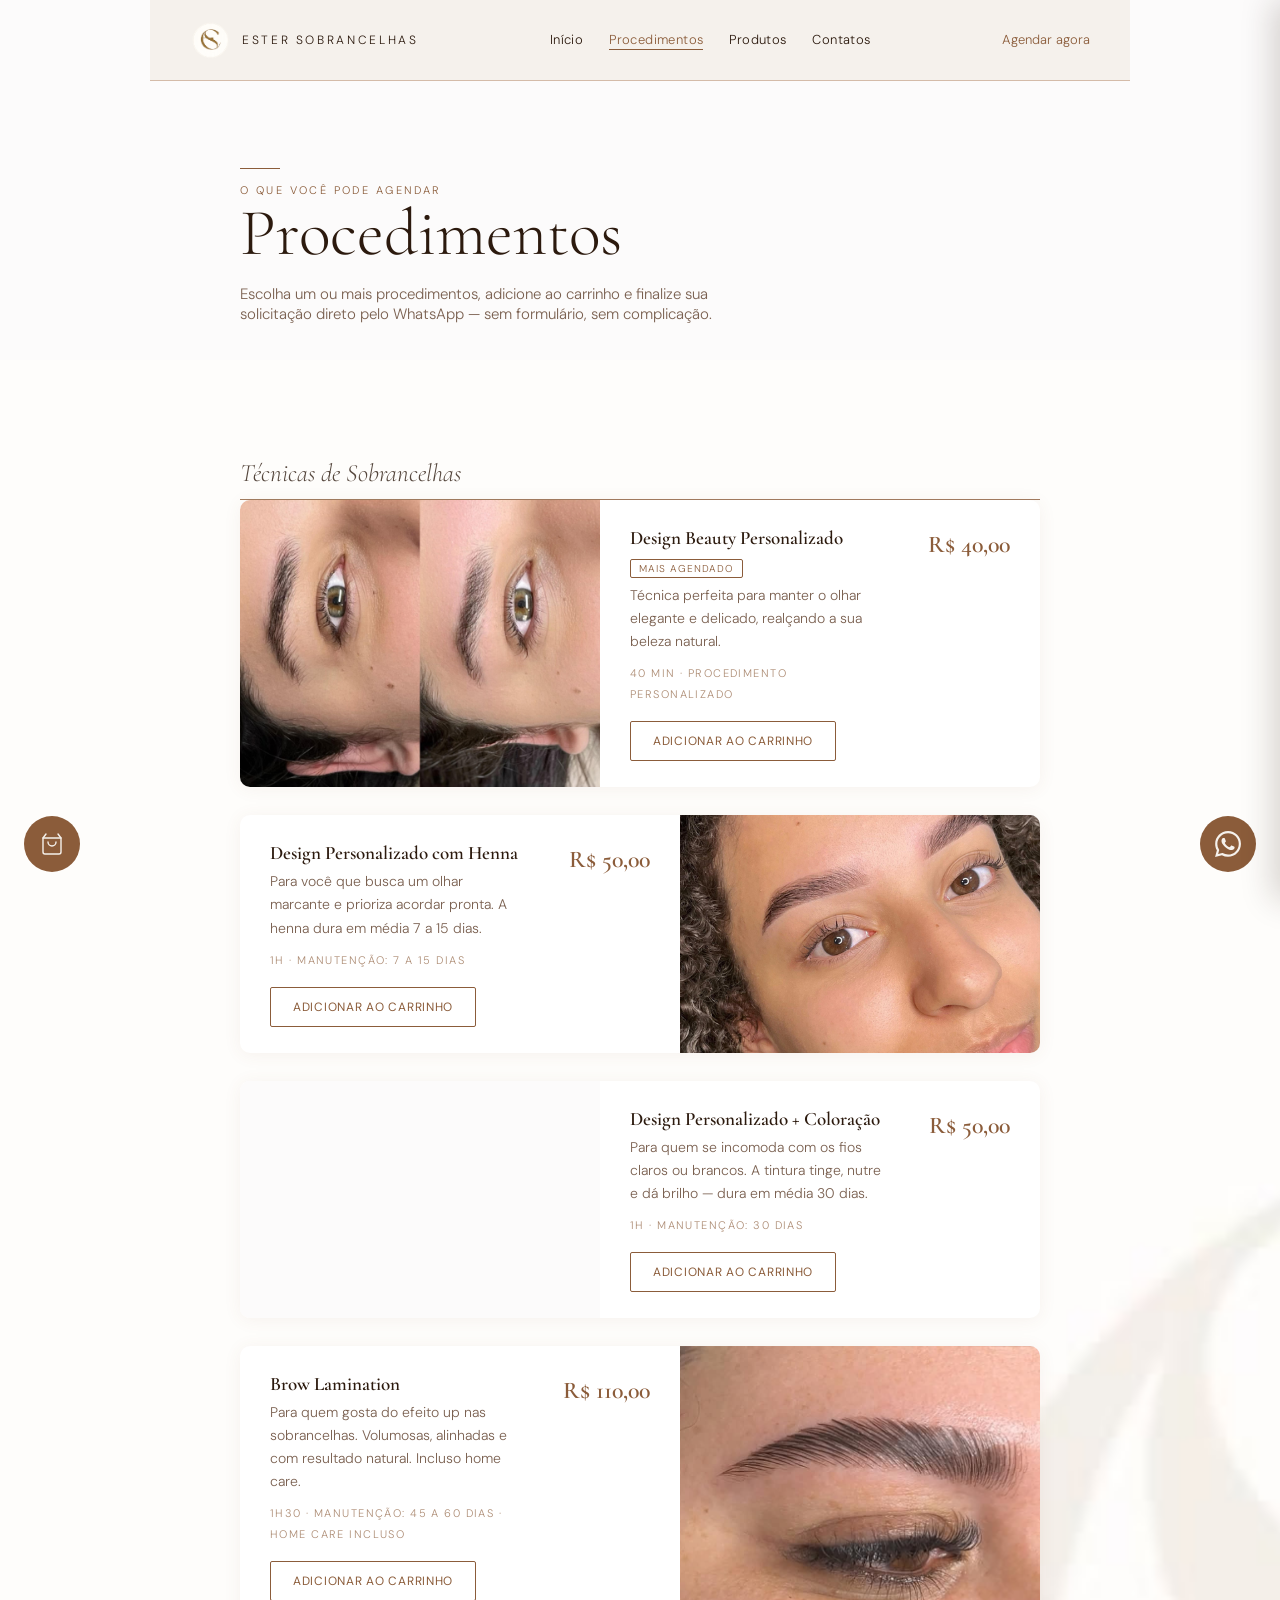
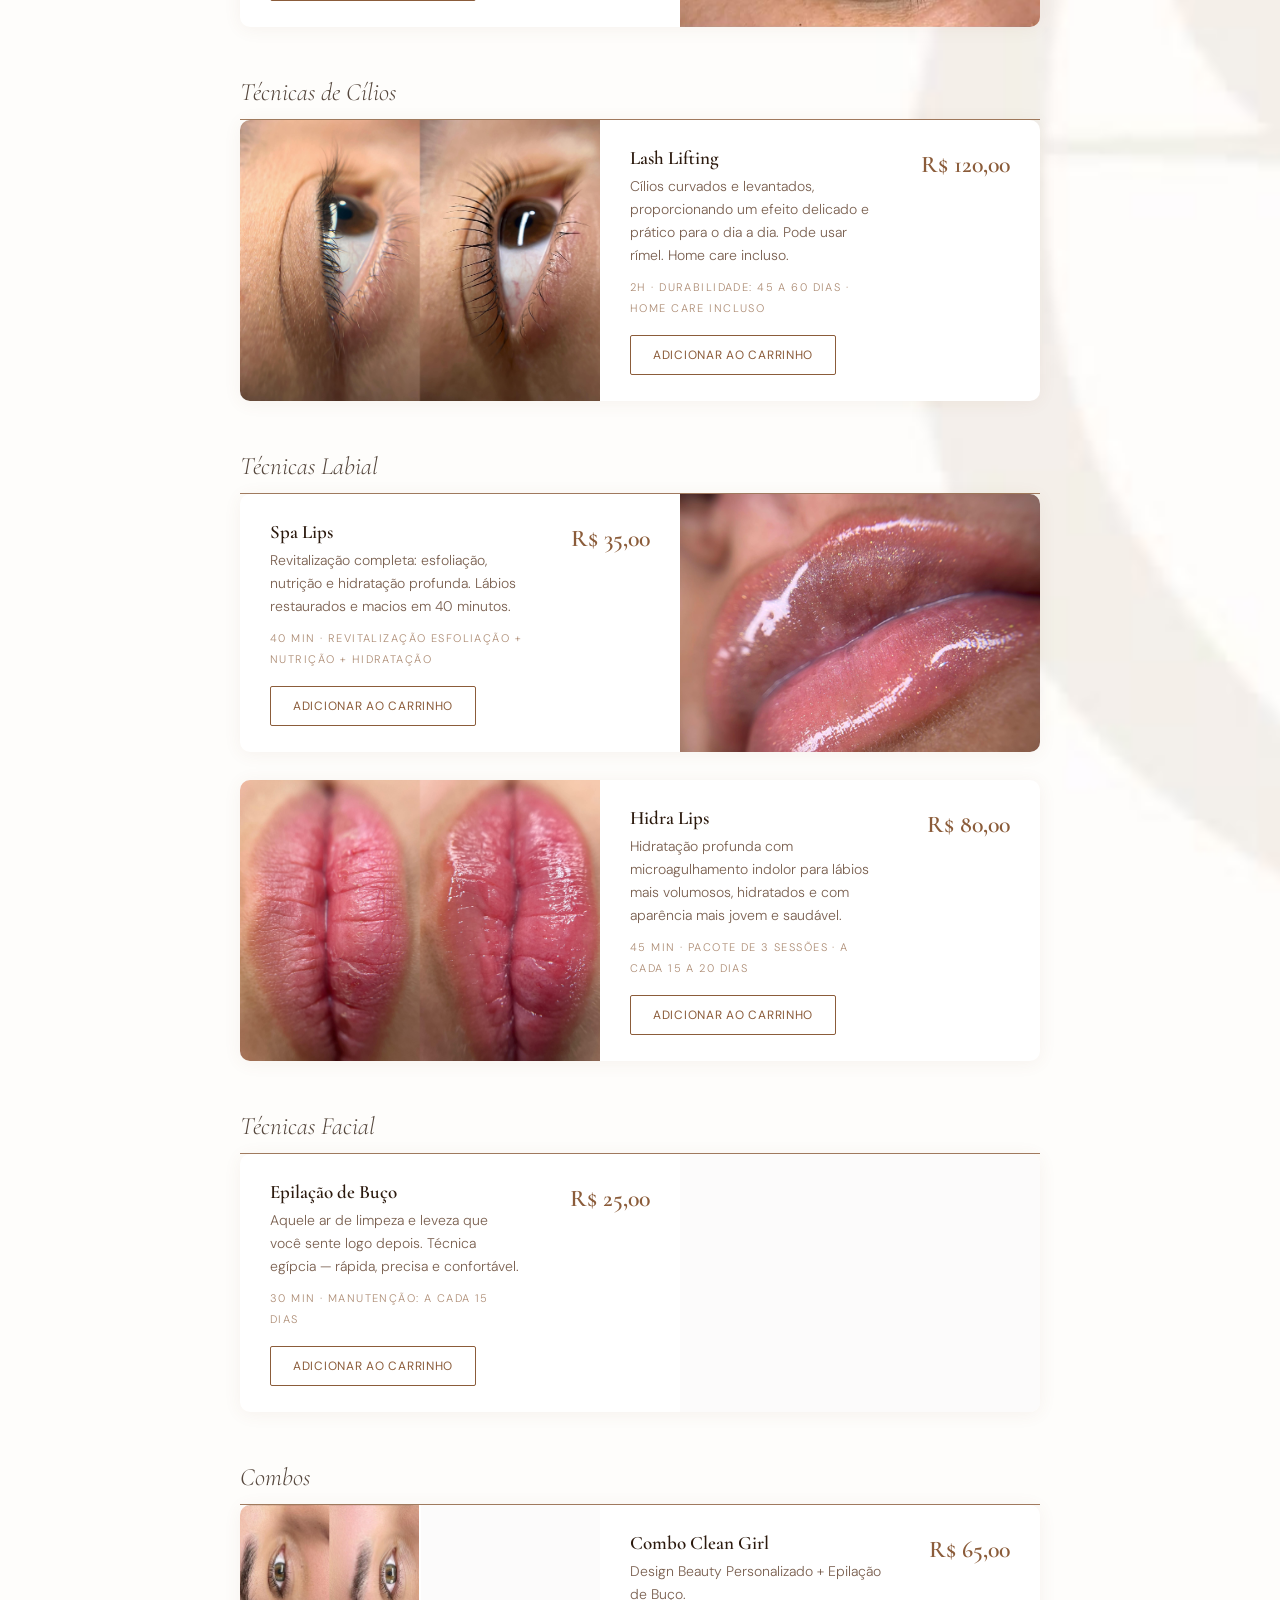
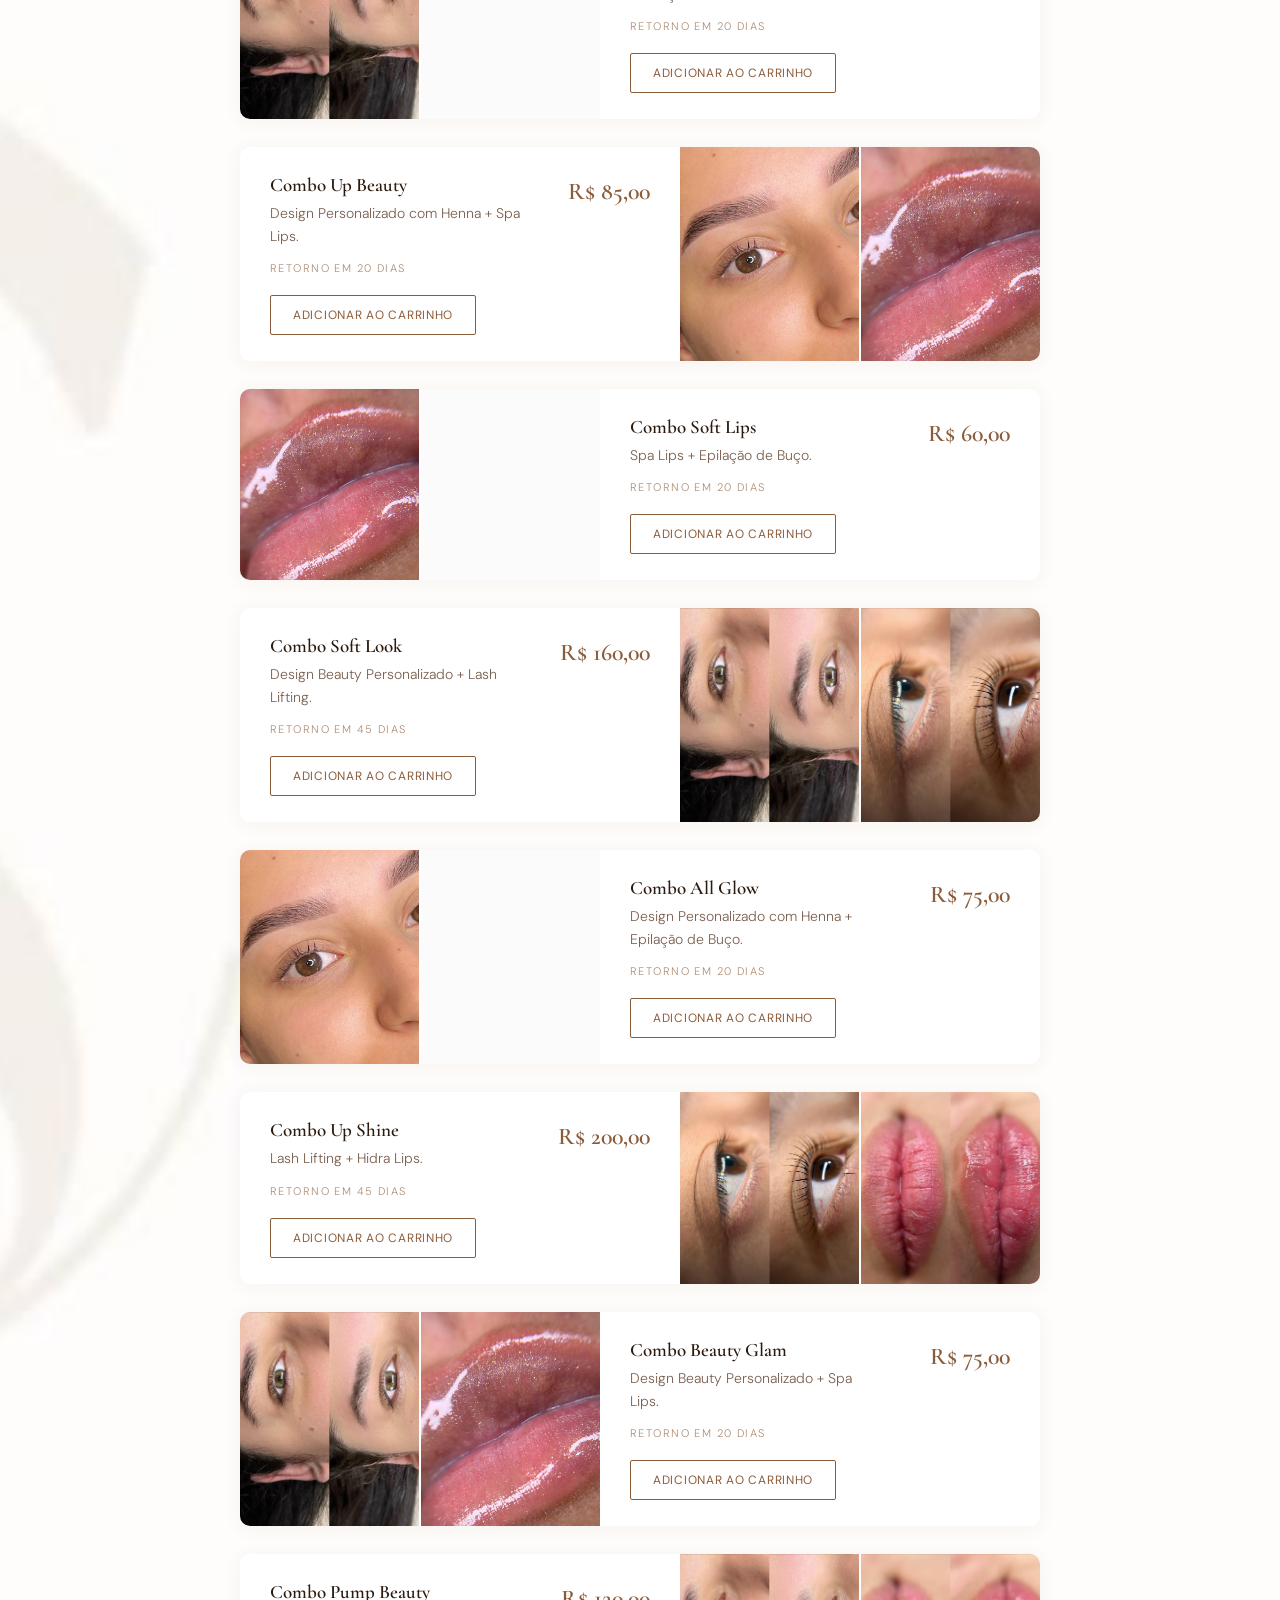
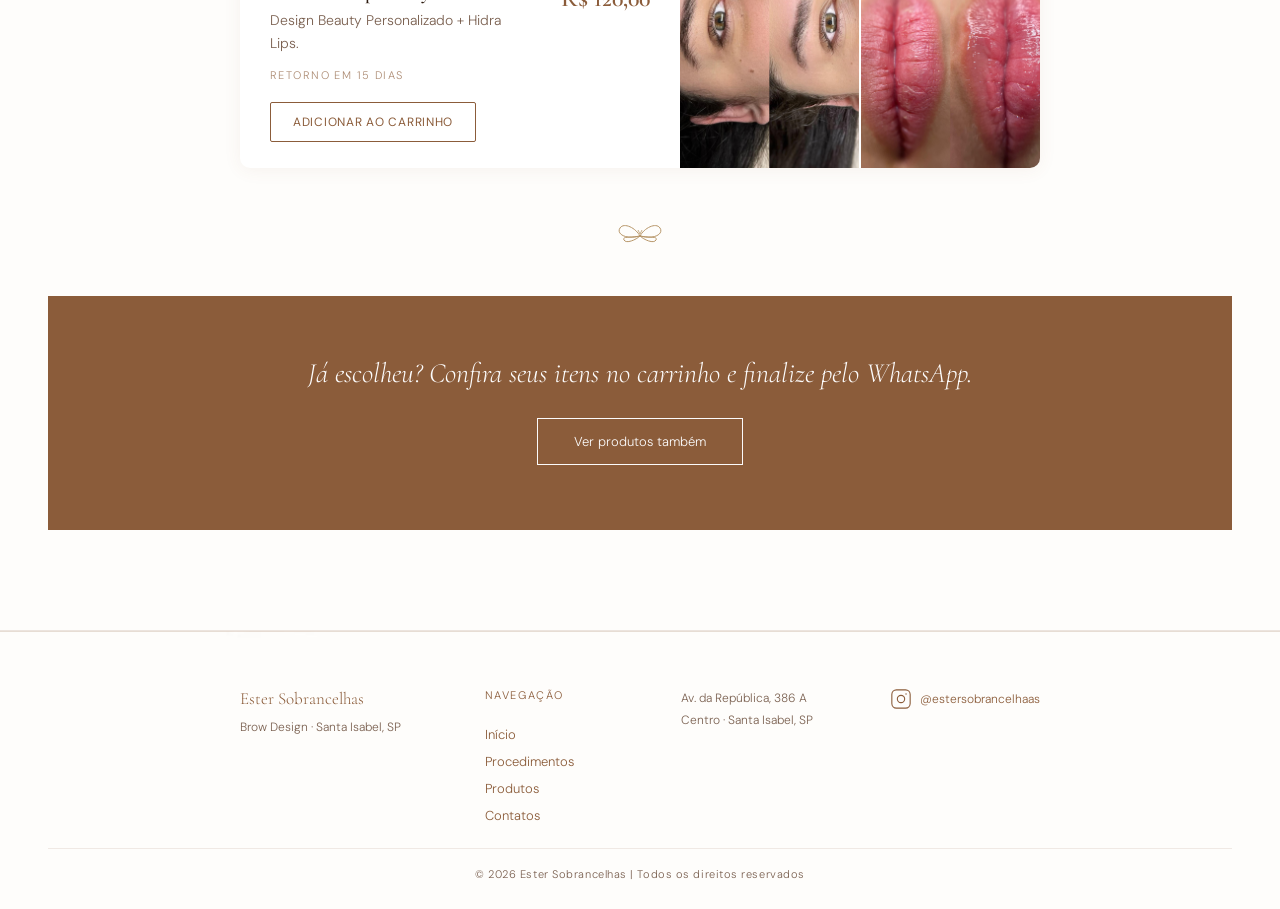
==== commit 76390549: "correções img e valor" ====
--- a/procedimentos.html
+++ b/procedimentos.html
@@ -299,7 +299,7 @@
                 <p class="service-desc">Design Beauty Personalizado + Lash Lifting.</p>
                 <span class="service-meta">Retorno em 45 dias</span>
               </div>
-              <div class="service-price">R$ 170,00</div>
+              <div class="service-price">R$ 160,00</div>
             </div>
             <button class="add-to-cart-btn" data-id="combo-soft-look" data-name="Combo Soft Look (Design Beauty Personalizado + Lash Lifting)" data-price="170.00" data-type="procedimento">
               <span>Adicionar ao carrinho</span>
